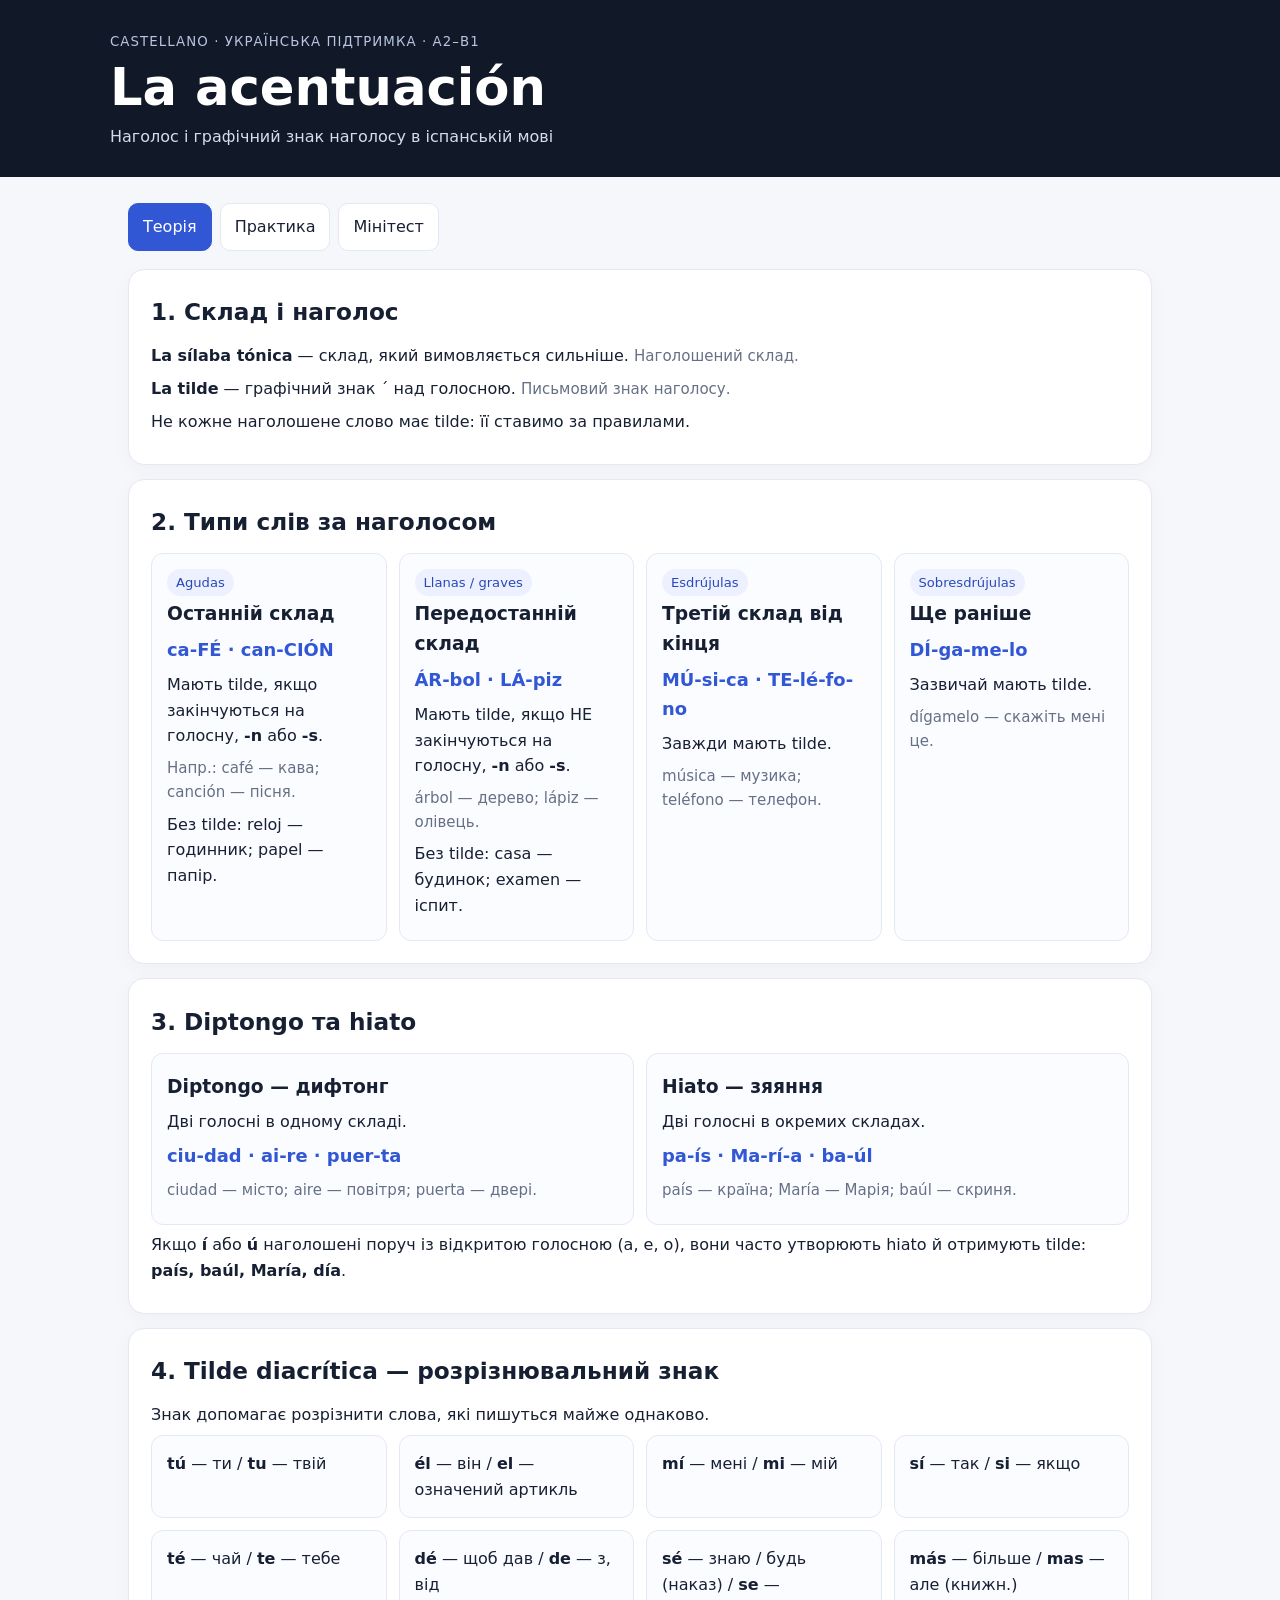
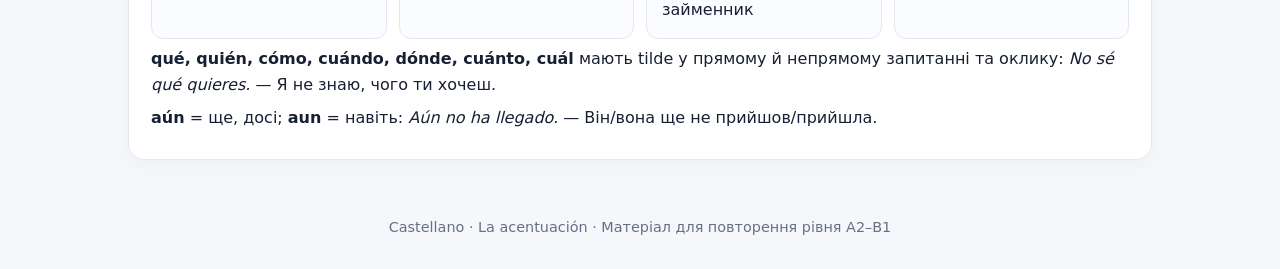
==== index.html @ 398201b5 "Add files via upload" ====
<!doctype html>
<html lang="uk">
<head>
<meta charset="utf-8"><meta name="viewport" content="width=device-width,initial-scale=1">
<title>La acentuación — Castellano</title>
<style>
:root{--bg:#f5f7fb;--ink:#172033;--muted:#667085;--blue:#3157d5;--line:#e4e8f0;--green:#16845b;--red:#c43d4d}
*{box-sizing:border-box}body{margin:0;background:var(--bg);color:var(--ink);font:16px/1.6 system-ui,-apple-system,Segoe UI,sans-serif}
header{background:#111827;color:white;padding:28px max(22px,calc((100% - 1060px)/2))}
header small{color:#b8c5e2;letter-spacing:.08em;text-transform:uppercase}h1{font-size:clamp(2rem,5vw,3.2rem);line-height:1.1;margin:.35rem 0}
header p{margin:.5rem 0 0;color:#d5dced}.wrap{max-width:1060px;margin:26px auto;padding:0 18px}
nav{display:flex;gap:8px;flex-wrap:wrap;margin-bottom:18px}.tab,button,select{border:1px solid var(--line);border-radius:10px;padding:10px 14px;background:white;color:var(--ink);font:inherit;cursor:pointer}
.tab.active,button.primary{background:var(--blue);border-color:var(--blue);color:white}
.card{background:white;border:1px solid var(--line);border-radius:16px;padding:22px;margin:14px 0;box-shadow:0 5px 20px #18284808}
h2{margin:.1rem 0 .8rem;font-size:1.45rem}h3{margin:.2rem 0 .45rem}p{margin:.45rem 0}.muted,.translation{color:var(--muted)}.translation{font-size:.94rem}
.grid{display:grid;grid-template-columns:repeat(auto-fit,minmax(210px,1fr));gap:12px}
.rule{border:1px solid var(--line);border-radius:12px;padding:15px;background:#fbfcff}
.example{font-size:1.12rem;font-weight:700;color:var(--blue)}
.pill{display:inline-block;background:#edf1ff;color:#2949b8;border-radius:99px;padding:3px 9px;font-size:.82rem}
.task{padding:14px 0;border-top:1px solid var(--line)}.task:first-of-type{border-top:0}
input[type=text]{padding:10px 12px;border:1px solid #cbd2df;border-radius:9px;font:inherit;max-width:100%}
select{padding:8px}.feedback{font-weight:650;margin-top:6px}.good{color:var(--green)}.bad{color:var(--red)}
.actions{display:flex;gap:10px;align-items:center;flex-wrap:wrap;margin-top:12px}
.progress{height:8px;background:#e8ecf4;border-radius:9px;overflow:hidden}.progress span{display:block;height:100%;width:0;background:var(--blue);transition:width .2s}
footer{text-align:center;color:var(--muted);padding:30px 15px;font-size:.9rem}
[hidden]{display:none!important}
</style>
</head>
<body>
<header><small>Castellano · Українська підтримка · A2–B1</small><h1>La acentuación</h1><p>Наголос і графічний знак наголосу в іспанській мові</p></header>
<main class="wrap">
<nav aria-label="Розділи">
<button class="tab active" data-tab="theory">Теорія</button><button class="tab" data-tab="practice">Практика</button><button class="tab" data-tab="test">Мінітест</button>
</nav>
<section id="theory" class="panel">
<div class="card"><h2>1. Склад і наголос</h2><p><b>La sílaba tónica</b> — склад, який вимовляється сильніше. <span class="translation">Наголошений склад.</span></p><p><b>La tilde</b> — графічний знак ´ над голосною. <span class="translation">Письмовий знак наголосу.</span></p><p>Не кожне наголошене слово має tilde: її ставимо за правилами.</p></div>
<div class="card"><h2>2. Типи слів за наголосом</h2><div class="grid">
<div class="rule"><span class="pill">Agudas</span><h3>Останній склад</h3><p class="example">ca-FÉ · can-CIÓN</p><p>Мають tilde, якщо закінчуються на голосну, <b>-n</b> або <b>-s</b>.</p><p class="translation">Напр.: café — кава; canción — пісня.</p><p>Без tilde: reloj — годинник; papel — папір.</p></div>
<div class="rule"><span class="pill">Llanas / graves</span><h3>Передостанній склад</h3><p class="example">ÁR-bol · LÁ-piz</p><p>Мають tilde, якщо НЕ закінчуються на голосну, <b>-n</b> або <b>-s</b>.</p><p class="translation">árbol — дерево; lápiz — олівець.</p><p>Без tilde: casa — будинок; examen — іспит.</p></div>
<div class="rule"><span class="pill">Esdrújulas</span><h3>Третій склад від кінця</h3><p class="example">MÚ-si-ca · TE-lé-fo-no</p><p>Завжди мають tilde.</p><p class="translation">música — музика; teléfono — телефон.</p></div>
<div class="rule"><span class="pill">Sobresdrújulas</span><h3>Ще раніше</h3><p class="example">DÍ-ga-me-lo</p><p>Зазвичай мають tilde.</p><p class="translation">dígamelo — скажіть мені це.</p></div>
</div></div>
<div class="card"><h2>3. Diptongo та hiato</h2><div class="grid">
<div class="rule"><h3>Diptongo — дифтонг</h3><p>Дві голосні в одному складі.</p><p class="example">ciu-dad · ai-re · puer-ta</p><p class="translation">ciudad — місто; aire — повітря; puerta — двері.</p></div>
<div class="rule"><h3>Hiato — зяяння</h3><p>Дві голосні в окремих складах.</p><p class="example">pa-ís · Ma-rí-a · ba-úl</p><p class="translation">país — країна; María — Марія; baúl — скриня.</p></div>
</div><p>Якщо <b>í</b> або <b>ú</b> наголошені поруч із відкритою голосною (a, e, o), вони часто утворюють hiato й отримують tilde: <b>país, baúl, María, día</b>.</p></div>
<div class="card"><h2>4. Tilde diacrítica — розрізнювальний знак</h2><p>Знак допомагає розрізнити слова, які пишуться майже однаково.</p><div class="grid">
<div class="rule"><b>tú</b> — ти / <b>tu</b> — твій</div><div class="rule"><b>él</b> — він / <b>el</b> — означений артикль</div>
<div class="rule"><b>mí</b> — мені / <b>mi</b> — мій</div><div class="rule"><b>sí</b> — так / <b>si</b> — якщо</div>
<div class="rule"><b>té</b> — чай / <b>te</b> — тебе</div><div class="rule"><b>dé</b> — щоб дав / <b>de</b> — з, від</div>
<div class="rule"><b>sé</b> — знаю / будь (наказ) / <b>se</b> — займенник</div><div class="rule"><b>más</b> — більше / <b>mas</b> — але (книжн.)</div>
</div><p><b>qué, quién, cómo, cuándo, dónde, cuánto, cuál</b> мають tilde у прямому й непрямому запитанні та оклику: <i>No sé qué quieres.</i> — Я не знаю, чого ти хочеш.</p><p><b>aún</b> = ще, досі; <b>aun</b> = навіть: <i>Aún no ha llegado.</i> — Він/вона ще не прийшов/прийшла.</p></div>
</section>
<section id="practice" class="panel" hidden>
<div class="card"><h2>Практика: визнач тип слова</h2><p class="muted">Оберіть тип наголосу для кожного слова.</p><div id="classify"></div><div class="actions"><button class="primary" id="checkClass">Перевірити</button><span id="classScore" aria-live="polite"></span></div></div>
<div class="card"><h2>Поставте tilde, де потрібно</h2><p class="muted">Введіть слово з правильним написанням. Регістр не має значення.</p><div id="accents"></div><div class="actions"><button class="primary" id="checkAccent">Перевірити</button><span id="accentScore" aria-live="polite"></span></div></div>
</section>
<section id="test" class="panel" hidden>
<div class="card"><h2>Мінітест A2–B1</h2><p class="muted">8 запитань. За кожну правильну відповідь — 1 бал.</p><div class="progress"><span id="bar"></span></div><div id="quiz"></div><div class="actions"><button class="primary" id="finish">Перевірити тест</button><button id="again">Спробувати ще раз</button><span id="result" aria-live="polite"></span></div></div>
</section>
</main><footer>Castellano · La acentuación · Матеріал для повторення рівня A2–B1</footer>
<script>
const $=s=>document.querySelector(s);
document.querySelectorAll('.tab').forEach(b=>b.addEventListener('click',()=>{document.querySelectorAll('.tab').forEach(x=>x.classList.toggle('active',x===b));document.querySelectorAll('.panel').forEach(x=>x.hidden=x.id!==b.dataset.tab)}));
const kinds=[['café','aguda'],['árbol','llana'],['música','esdrújula'],['reloj','aguda'],['lápiz','llana'],['teléfono','esdrújula']];
$('#classify').innerHTML=kinds.map((x,i)=>`<div class="task"><b>${i+1}. ${x[0]}</b> <select data-kind="${i}"><option value="">Оберіть…</option><option value="aguda">Aguda — останній</option><option value="llana">Llana — передостанній</option><option value="esdrújula">Esdrújula — третій від кінця</option></select><div class="feedback" id="kf${i}"></div></div>`).join('');
$('#checkClass').onclick=()=>{let n=0;kinds.forEach((x,i)=>{let ok=document.querySelector(`[data-kind="${i}"]`).value===x[1];n+=ok?1:0;$('#kf'+i).textContent=ok?'Правильно ✓':'Правильна відповідь: '+x[1];$('#kf'+i).className='feedback '+(ok?'good':'bad')});$('#classScore').textContent=`${n}/${kinds.length} правильних`};
const words=[['cafe','café'],['arbol','árbol'],['cancion','canción'],['examen','examen'],['pais','país'],['telefono','teléfono']];
$('#accents').innerHTML=words.map((x,i)=>`<div class="task"><label>${i+1}. <input type="text" data-word="${i}" placeholder="${x[0]}" autocomplete="off"></label><div class="feedback" id="wf${i}"></div></div>`).join('');
const norm=s=>s.trim().toLocaleLowerCase('es').normalize('NFC');
$('#checkAccent').onclick=()=>{let n=0;words.forEach((x,i)=>{let ok=norm(document.querySelector(`[data-word="${i}"]`).value)===x[1];n+=ok?1:0;$('#wf'+i).textContent=ok?'Правильно ✓':'Правильно: '+x[1];$('#wf'+i).className='feedback '+(ok?'good':'bad')});$('#accentScore').textContent=`${n}/${words.length} правильних`};
const qs=[
['Яке слово є aguda?',['árbol','café','música'],'café','Наголос на останньому складі; café закінчується на голосну.'],
['Яке слово завжди має tilde?',['casa','reloj','teléfono'],'teléfono','Esdrújulas завжди мають графічний наголос.'],
['Правильне написання: країна',['pais','país','páis'],'país','Наголошена í утворює hiato.'],
['Виберіть “ти”',['tu','tú'],'tú','Tú — займенник; tu — присвійний прикметник.'],
['Виберіть “ще, досі”',['aun','aún'],'aún','Aún означає todavía — ще, досі.'],
['Яке слово llana без tilde?',['lápiz','casa','árbol'],'casa','Llanas закінчуються на голосну, -n або -s — без tilde.'],
['У реченні “No sé ___ quieres”',['que','qué'],'qué','Непряме запитання також потребує tilde.'],
['Яке слово має hiato?',['puerta','aire','María'],'María','María ділиться на склади Ma-rí-a.']
];
function renderQuiz(){ $('#quiz').innerHTML=qs.map((q,i)=>`<div class="task"><b>${i+1}. ${q[0]}</b><div>${q[1].map(a=>`<label style="display:inline-block;margin:8px 14px 0 0"><input type="radio" name="q${i}" value="${a}"> ${a}</label>`).join('')}</div><div class="feedback" id="qf${i}"></div></div>`).join('');$('#bar').style.width='0%';$('#result').textContent='';}
renderQuiz();
$('#finish').onclick=()=>{let score=0,answered=0;qs.forEach((q,i)=>{let chosen=document.querySelector(`input[name="q${i}"]:checked`);if(chosen)answered++;let ok=chosen&&chosen.value===q[2];if(ok)score++;$('#qf'+i).textContent=(ok?'Правильно. ':'Не зовсім. Правильна відповідь: '+q[2]+'. ')+q[3];$('#qf'+i).className='feedback '+(ok?'good':'bad')});$('#bar').style.width=(score/8*100)+'%';$('#result').textContent=`Результат: ${score}/8 (${Math.round(score/8*100)}%). Відповіли на ${answered}/8.`;localStorage.setItem('acentuacion-best',Math.max(score,Number(localStorage.getItem('acentuacion-best')||0)))};
$('#again').onclick=renderQuiz;
</script></body></html>
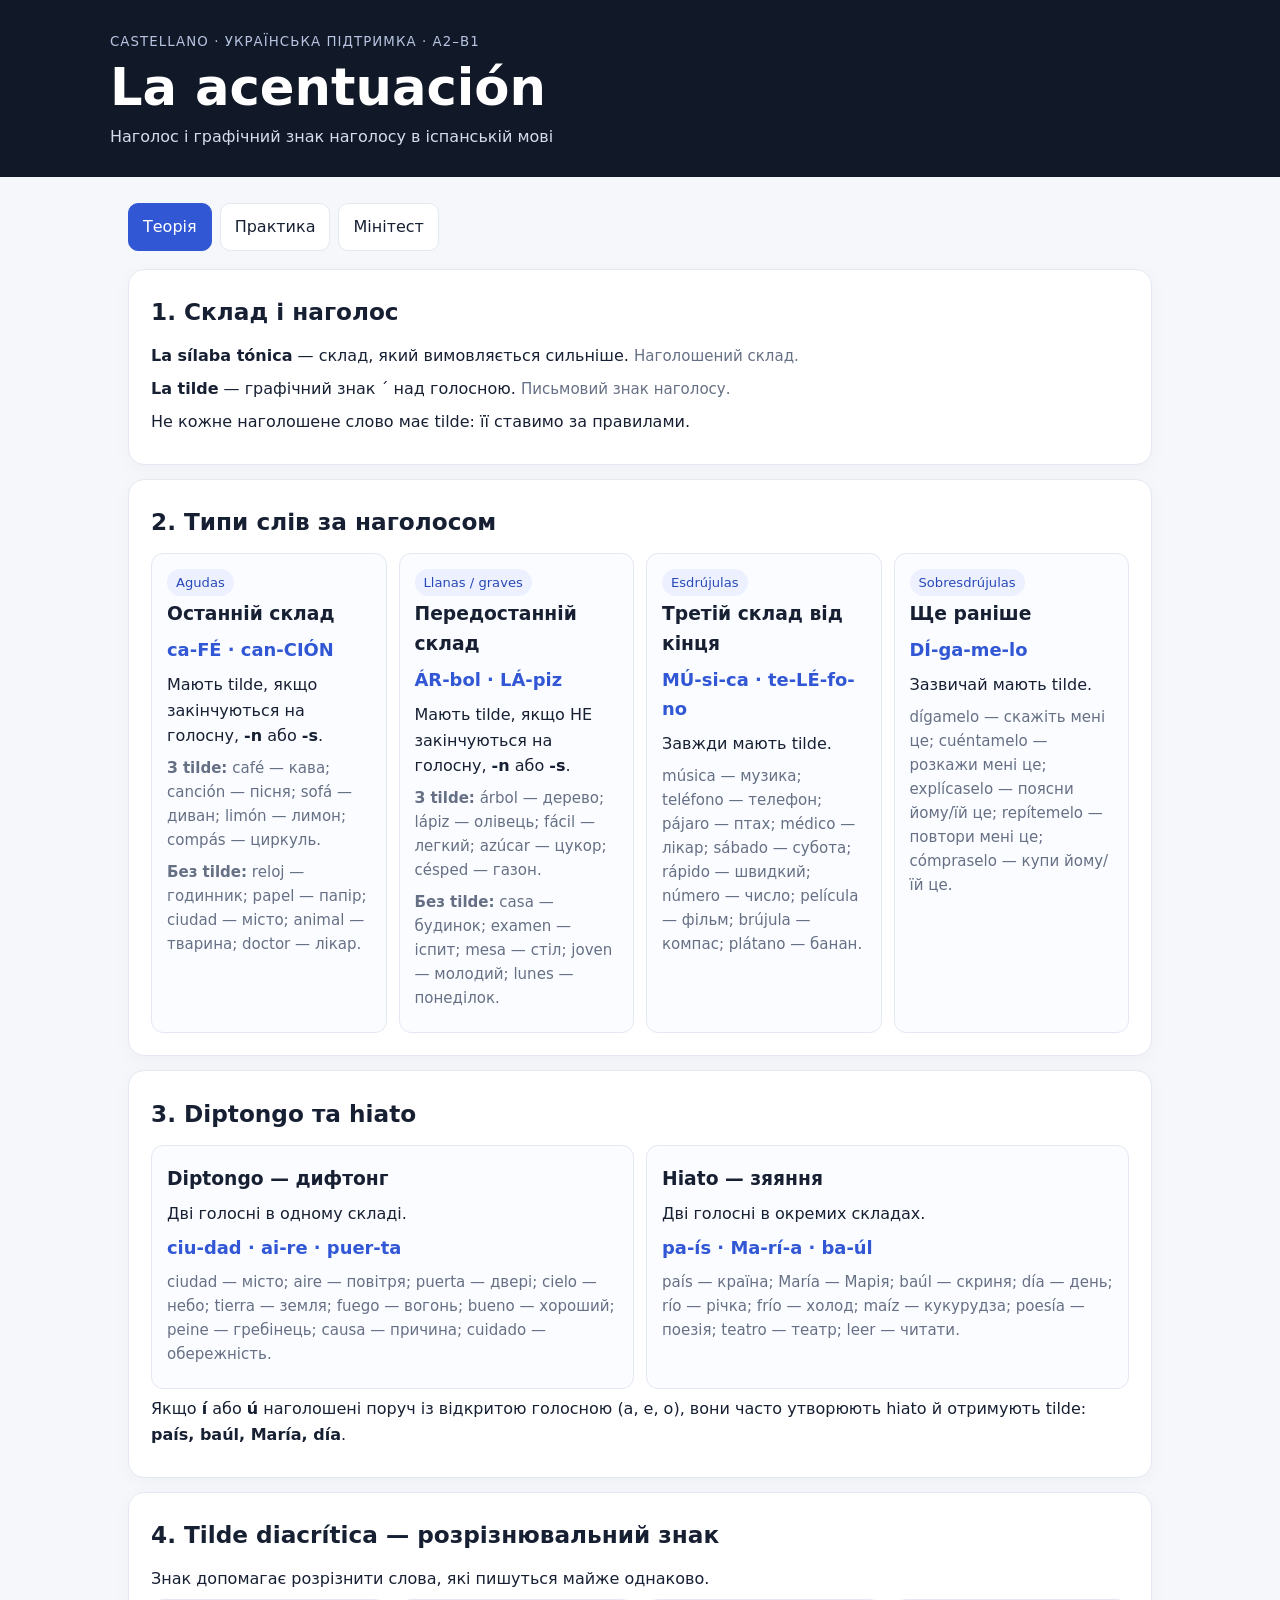
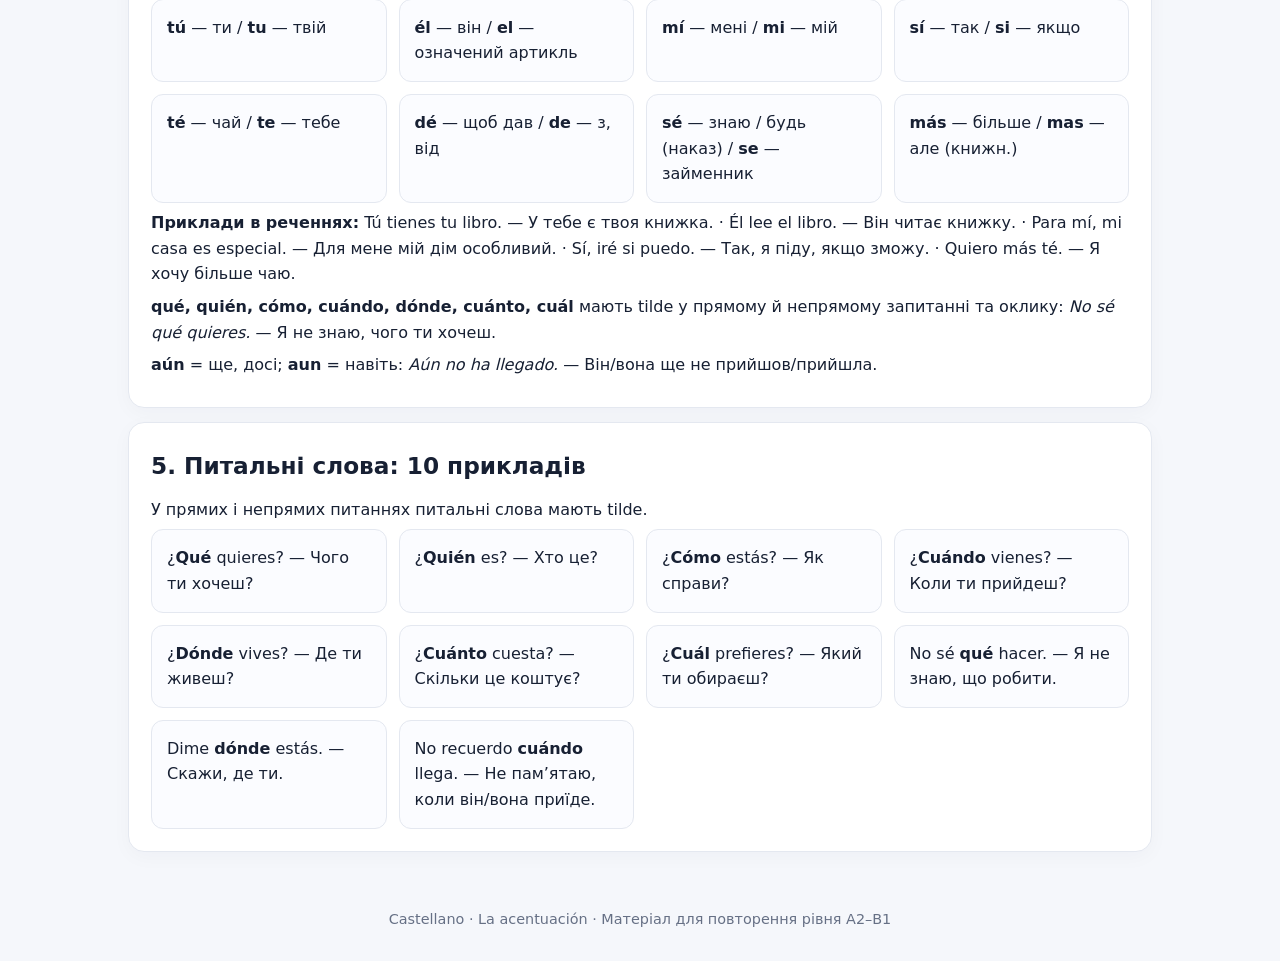
==== commit 3f71a417: "Add files via upload" ====
--- a/index.html
+++ b/index.html
@@ -35,37 +35,38 @@
 <section id="theory" class="panel">
 <div class="card"><h2>1. Склад і наголос</h2><p><b>La sílaba tónica</b> — склад, який вимовляється сильніше. <span class="translation">Наголошений склад.</span></p><p><b>La tilde</b> — графічний знак ´ над голосною. <span class="translation">Письмовий знак наголосу.</span></p><p>Не кожне наголошене слово має tilde: її ставимо за правилами.</p></div>
 <div class="card"><h2>2. Типи слів за наголосом</h2><div class="grid">
-<div class="rule"><span class="pill">Agudas</span><h3>Останній склад</h3><p class="example">ca-FÉ · can-CIÓN</p><p>Мають tilde, якщо закінчуються на голосну, <b>-n</b> або <b>-s</b>.</p><p class="translation">Напр.: café — кава; canción — пісня.</p><p>Без tilde: reloj — годинник; papel — папір.</p></div>
-<div class="rule"><span class="pill">Llanas / graves</span><h3>Передостанній склад</h3><p class="example">ÁR-bol · LÁ-piz</p><p>Мають tilde, якщо НЕ закінчуються на голосну, <b>-n</b> або <b>-s</b>.</p><p class="translation">árbol — дерево; lápiz — олівець.</p><p>Без tilde: casa — будинок; examen — іспит.</p></div>
-<div class="rule"><span class="pill">Esdrújulas</span><h3>Третій склад від кінця</h3><p class="example">MÚ-si-ca · TE-lé-fo-no</p><p>Завжди мають tilde.</p><p class="translation">música — музика; teléfono — телефон.</p></div>
-<div class="rule"><span class="pill">Sobresdrújulas</span><h3>Ще раніше</h3><p class="example">DÍ-ga-me-lo</p><p>Зазвичай мають tilde.</p><p class="translation">dígamelo — скажіть мені це.</p></div>
+<div class="rule"><span class="pill">Agudas</span><h3>Останній склад</h3><p class="example">ca-FÉ · can-CIÓN</p><p>Мають tilde, якщо закінчуються на голосну, <b>-n</b> або <b>-s</b>.</p><p class="translation"><b>З tilde:</b> café — кава; canción — пісня; sofá — диван; limón — лимон; compás — циркуль.</p><p class="translation"><b>Без tilde:</b> reloj — годинник; papel — папір; ciudad — місто; animal — тварина; doctor — лікар.</p></div>
+<div class="rule"><span class="pill">Llanas / graves</span><h3>Передостанній склад</h3><p class="example">ÁR-bol · LÁ-piz</p><p>Мають tilde, якщо НЕ закінчуються на голосну, <b>-n</b> або <b>-s</b>.</p><p class="translation"><b>З tilde:</b> árbol — дерево; lápiz — олівець; fácil — легкий; azúcar — цукор; césped — газон.</p><p class="translation"><b>Без tilde:</b> casa — будинок; examen — іспит; mesa — стіл; joven — молодий; lunes — понеділок.</p></div>
+<div class="rule"><span class="pill">Esdrújulas</span><h3>Третій склад від кінця</h3><p class="example">MÚ-si-ca · te-LÉ-fo-no</p><p>Завжди мають tilde.</p><p class="translation">música — музика; teléfono — телефон; pájaro — птах; médico — лікар; sábado — субота; rápido — швидкий; número — число; película — фільм; brújula — компас; plátano — банан.</p></div>
+<div class="rule"><span class="pill">Sobresdrújulas</span><h3>Ще раніше</h3><p class="example">DÍ-ga-me-lo</p><p>Зазвичай мають tilde.</p><p class="translation">dígamelo — скажіть мені це; cuéntamelo — розкажи мені це; explícaselo — поясни йому/їй це; repítemelo — повтори мені це; cómpraselo — купи йому/їй це.</p></div>
 </div></div>
 <div class="card"><h2>3. Diptongo та hiato</h2><div class="grid">
-<div class="rule"><h3>Diptongo — дифтонг</h3><p>Дві голосні в одному складі.</p><p class="example">ciu-dad · ai-re · puer-ta</p><p class="translation">ciudad — місто; aire — повітря; puerta — двері.</p></div>
-<div class="rule"><h3>Hiato — зяяння</h3><p>Дві голосні в окремих складах.</p><p class="example">pa-ís · Ma-rí-a · ba-úl</p><p class="translation">país — країна; María — Марія; baúl — скриня.</p></div>
+<div class="rule"><h3>Diptongo — дифтонг</h3><p>Дві голосні в одному складі.</p><p class="example">ciu-dad · ai-re · puer-ta</p><p class="translation">ciudad — місто; aire — повітря; puerta — двері; cielo — небо; tierra — земля; fuego — вогонь; bueno — хороший; peine — гребінець; causa — причина; cuidado — обережність.</p></div>
+<div class="rule"><h3>Hiato — зяяння</h3><p>Дві голосні в окремих складах.</p><p class="example">pa-ís · Ma-rí-a · ba-úl</p><p class="translation">país — країна; María — Марія; baúl — скриня; día — день; río — річка; frío — холод; maíz — кукурудза; poesía — поезія; teatro — театр; leer — читати.</p></div>
 </div><p>Якщо <b>í</b> або <b>ú</b> наголошені поруч із відкритою голосною (a, e, o), вони часто утворюють hiato й отримують tilde: <b>país, baúl, María, día</b>.</p></div>
 <div class="card"><h2>4. Tilde diacrítica — розрізнювальний знак</h2><p>Знак допомагає розрізнити слова, які пишуться майже однаково.</p><div class="grid">
 <div class="rule"><b>tú</b> — ти / <b>tu</b> — твій</div><div class="rule"><b>él</b> — він / <b>el</b> — означений артикль</div>
 <div class="rule"><b>mí</b> — мені / <b>mi</b> — мій</div><div class="rule"><b>sí</b> — так / <b>si</b> — якщо</div>
 <div class="rule"><b>té</b> — чай / <b>te</b> — тебе</div><div class="rule"><b>dé</b> — щоб дав / <b>de</b> — з, від</div>
 <div class="rule"><b>sé</b> — знаю / будь (наказ) / <b>se</b> — займенник</div><div class="rule"><b>más</b> — більше / <b>mas</b> — але (книжн.)</div>
-</div><p><b>qué, quién, cómo, cuándo, dónde, cuánto, cuál</b> мають tilde у прямому й непрямому запитанні та оклику: <i>No sé qué quieres.</i> — Я не знаю, чого ти хочеш.</p><p><b>aún</b> = ще, досі; <b>aun</b> = навіть: <i>Aún no ha llegado.</i> — Він/вона ще не прийшов/прийшла.</p></div>
+</div><p><b>Приклади в реченнях:</b> Tú tienes tu libro. — У тебе є твоя книжка. · Él lee el libro. — Він читає книжку. · Para mí, mi casa es especial. — Для мене мій дім особливий. · Sí, iré si puedo. — Так, я піду, якщо зможу. · Quiero más té. — Я хочу більше чаю.</p><p><b>qué, quién, cómo, cuándo, dónde, cuánto, cuál</b> мають tilde у прямому й непрямому запитанні та оклику: <i>No sé qué quieres.</i> — Я не знаю, чого ти хочеш.</p><p><b>aún</b> = ще, досі; <b>aun</b> = навіть: <i>Aún no ha llegado.</i> — Він/вона ще не прийшов/прийшла.</p></div>
+<div class="card"><h2>5. Питальні слова: 10 прикладів</h2><p>У прямих і непрямих питаннях питальні слова мають tilde.</p><div class="grid"><div class="rule">¿<b>Qué</b> quieres? — Чого ти хочеш?</div><div class="rule">¿<b>Quién</b> es? — Хто це?</div><div class="rule">¿<b>Cómo</b> estás? — Як справи?</div><div class="rule">¿<b>Cuándo</b> vienes? — Коли ти прийдеш?</div><div class="rule">¿<b>Dónde</b> vives? — Де ти живеш?</div><div class="rule">¿<b>Cuánto</b> cuesta? — Скільки це коштує?</div><div class="rule">¿<b>Cuál</b> prefieres? — Який ти обираєш?</div><div class="rule">No sé <b>qué</b> hacer. — Я не знаю, що робити.</div><div class="rule">Dime <b>dónde</b> estás. — Скажи, де ти.</div><div class="rule">No recuerdo <b>cuándo</b> llega. — Не пам’ятаю, коли він/вона приїде.</div></div></div>
 </section>
 <section id="practice" class="panel" hidden>
 <div class="card"><h2>Практика: визнач тип слова</h2><p class="muted">Оберіть тип наголосу для кожного слова.</p><div id="classify"></div><div class="actions"><button class="primary" id="checkClass">Перевірити</button><span id="classScore" aria-live="polite"></span></div></div>
 <div class="card"><h2>Поставте tilde, де потрібно</h2><p class="muted">Введіть слово з правильним написанням. Регістр не має значення.</p><div id="accents"></div><div class="actions"><button class="primary" id="checkAccent">Перевірити</button><span id="accentScore" aria-live="polite"></span></div></div>
 </section>
 <section id="test" class="panel" hidden>
-<div class="card"><h2>Мінітест A2–B1</h2><p class="muted">8 запитань. За кожну правильну відповідь — 1 бал.</p><div class="progress"><span id="bar"></span></div><div id="quiz"></div><div class="actions"><button class="primary" id="finish">Перевірити тест</button><button id="again">Спробувати ще раз</button><span id="result" aria-live="polite"></span></div></div>
+<div class="card"><h2>Мінітест A2–B1</h2><p class="muted">10 запитань. За кожну правильну відповідь — 1 бал.</p><div class="progress"><span id="bar"></span></div><div id="quiz"></div><div class="actions"><button class="primary" id="finish">Перевірити тест</button><button id="again">Спробувати ще раз</button><span id="result" aria-live="polite"></span></div></div>
 </section>
 </main><footer>Castellano · La acentuación · Матеріал для повторення рівня A2–B1</footer>
 <script>
 const $=s=>document.querySelector(s);
 document.querySelectorAll('.tab').forEach(b=>b.addEventListener('click',()=>{document.querySelectorAll('.tab').forEach(x=>x.classList.toggle('active',x===b));document.querySelectorAll('.panel').forEach(x=>x.hidden=x.id!==b.dataset.tab)}));
-const kinds=[['café','aguda'],['árbol','llana'],['música','esdrújula'],['reloj','aguda'],['lápiz','llana'],['teléfono','esdrújula']];
+const kinds=[['café','aguda'],['árbol','llana'],['música','esdrújula'],['reloj','aguda'],['lápiz','llana'],['teléfono','esdrújula'],['sofá','aguda'],['papel','aguda'],['fácil','llana'],['casa','llana'],['pájaro','esdrújula'],['sábado','esdrújula'],['limón','aguda'],['examen','llana'],['número','esdrújula']];
 $('#classify').innerHTML=kinds.map((x,i)=>`<div class="task"><b>${i+1}. ${x[0]}</b> <select data-kind="${i}"><option value="">Оберіть…</option><option value="aguda">Aguda — останній</option><option value="llana">Llana — передостанній</option><option value="esdrújula">Esdrújula — третій від кінця</option></select><div class="feedback" id="kf${i}"></div></div>`).join('');
 $('#checkClass').onclick=()=>{let n=0;kinds.forEach((x,i)=>{let ok=document.querySelector(`[data-kind="${i}"]`).value===x[1];n+=ok?1:0;$('#kf'+i).textContent=ok?'Правильно ✓':'Правильна відповідь: '+x[1];$('#kf'+i).className='feedback '+(ok?'good':'bad')});$('#classScore').textContent=`${n}/${kinds.length} правильних`};
-const words=[['cafe','café'],['arbol','árbol'],['cancion','canción'],['examen','examen'],['pais','país'],['telefono','teléfono']];
+const words=[['cafe','café'],['arbol','árbol'],['cancion','canción'],['examen','examen'],['pais','país'],['telefono','teléfono'],['sofa','sofá'],['reloj','reloj'],['facil','fácil'],['sabado','sábado'],['limon','limón'],['casa','casa'],['rio','río'],['musica','música'],['papel','papel']];
 $('#accents').innerHTML=words.map((x,i)=>`<div class="task"><label>${i+1}. <input type="text" data-word="${i}" placeholder="${x[0]}" autocomplete="off"></label><div class="feedback" id="wf${i}"></div></div>`).join('');
 const norm=s=>s.trim().toLocaleLowerCase('es').normalize('NFC');
 $('#checkAccent').onclick=()=>{let n=0;words.forEach((x,i)=>{let ok=norm(document.querySelector(`[data-word="${i}"]`).value)===x[1];n+=ok?1:0;$('#wf'+i).textContent=ok?'Правильно ✓':'Правильно: '+x[1];$('#wf'+i).className='feedback '+(ok?'good':'bad')});$('#accentScore').textContent=`${n}/${words.length} правильних`};
@@ -77,10 +78,12 @@
 ['Виберіть “ще, досі”',['aun','aún'],'aún','Aún означає todavía — ще, досі.'],
 ['Яке слово llana без tilde?',['lápiz','casa','árbol'],'casa','Llanas закінчуються на голосну, -n або -s — без tilde.'],
 ['У реченні “No sé ___ quieres”',['que','qué'],'qué','Непряме запитання також потребує tilde.'],
-['Яке слово має hiato?',['puerta','aire','María'],'María','María ділиться на склади Ma-rí-a.']
+['Яке слово має hiato?',['puerta','aire','María'],'María','María ділиться на склади Ma-rí-a.'],
+['Де правильно написане слово «субота»?',['sabado','sábado','sábádo'],'sábado','Sábado — esdrújula, тому завжди з tilde.'],
+['Як правильно: «Де ти живеш?»',['¿Donde vives?','¿Dónde vives?'],'¿Dónde vives?','У прямому запитанні dónde пишеться з tilde.']
 ];
 function renderQuiz(){ $('#quiz').innerHTML=qs.map((q,i)=>`<div class="task"><b>${i+1}. ${q[0]}</b><div>${q[1].map(a=>`<label style="display:inline-block;margin:8px 14px 0 0"><input type="radio" name="q${i}" value="${a}"> ${a}</label>`).join('')}</div><div class="feedback" id="qf${i}"></div></div>`).join('');$('#bar').style.width='0%';$('#result').textContent='';}
 renderQuiz();
-$('#finish').onclick=()=>{let score=0,answered=0;qs.forEach((q,i)=>{let chosen=document.querySelector(`input[name="q${i}"]:checked`);if(chosen)answered++;let ok=chosen&&chosen.value===q[2];if(ok)score++;$('#qf'+i).textContent=(ok?'Правильно. ':'Не зовсім. Правильна відповідь: '+q[2]+'. ')+q[3];$('#qf'+i).className='feedback '+(ok?'good':'bad')});$('#bar').style.width=(score/8*100)+'%';$('#result').textContent=`Результат: ${score}/8 (${Math.round(score/8*100)}%). Відповіли на ${answered}/8.`;localStorage.setItem('acentuacion-best',Math.max(score,Number(localStorage.getItem('acentuacion-best')||0)))};
+$('#finish').onclick=()=>{let score=0,answered=0;qs.forEach((q,i)=>{let chosen=document.querySelector(`input[name="q${i}"]:checked`);if(chosen)answered++;let ok=chosen&&chosen.value===q[2];if(ok)score++;$('#qf'+i).textContent=(ok?'Правильно. ':'Не зовсім. Правильна відповідь: '+q[2]+'. ')+q[3];$('#qf'+i).className='feedback '+(ok?'good':'bad')});$('#bar').style.width=(score/qs.length*100)+'%';$('#result').textContent=`Результат: ${score}/${qs.length} (${Math.round(score/qs.length*100)}%). Відповіли на ${answered}/${qs.length}.`;localStorage.setItem('acentuacion-best',Math.max(score,Number(localStorage.getItem('acentuacion-best')||0)))};
 $('#again').onclick=renderQuiz;
 </script></body></html>
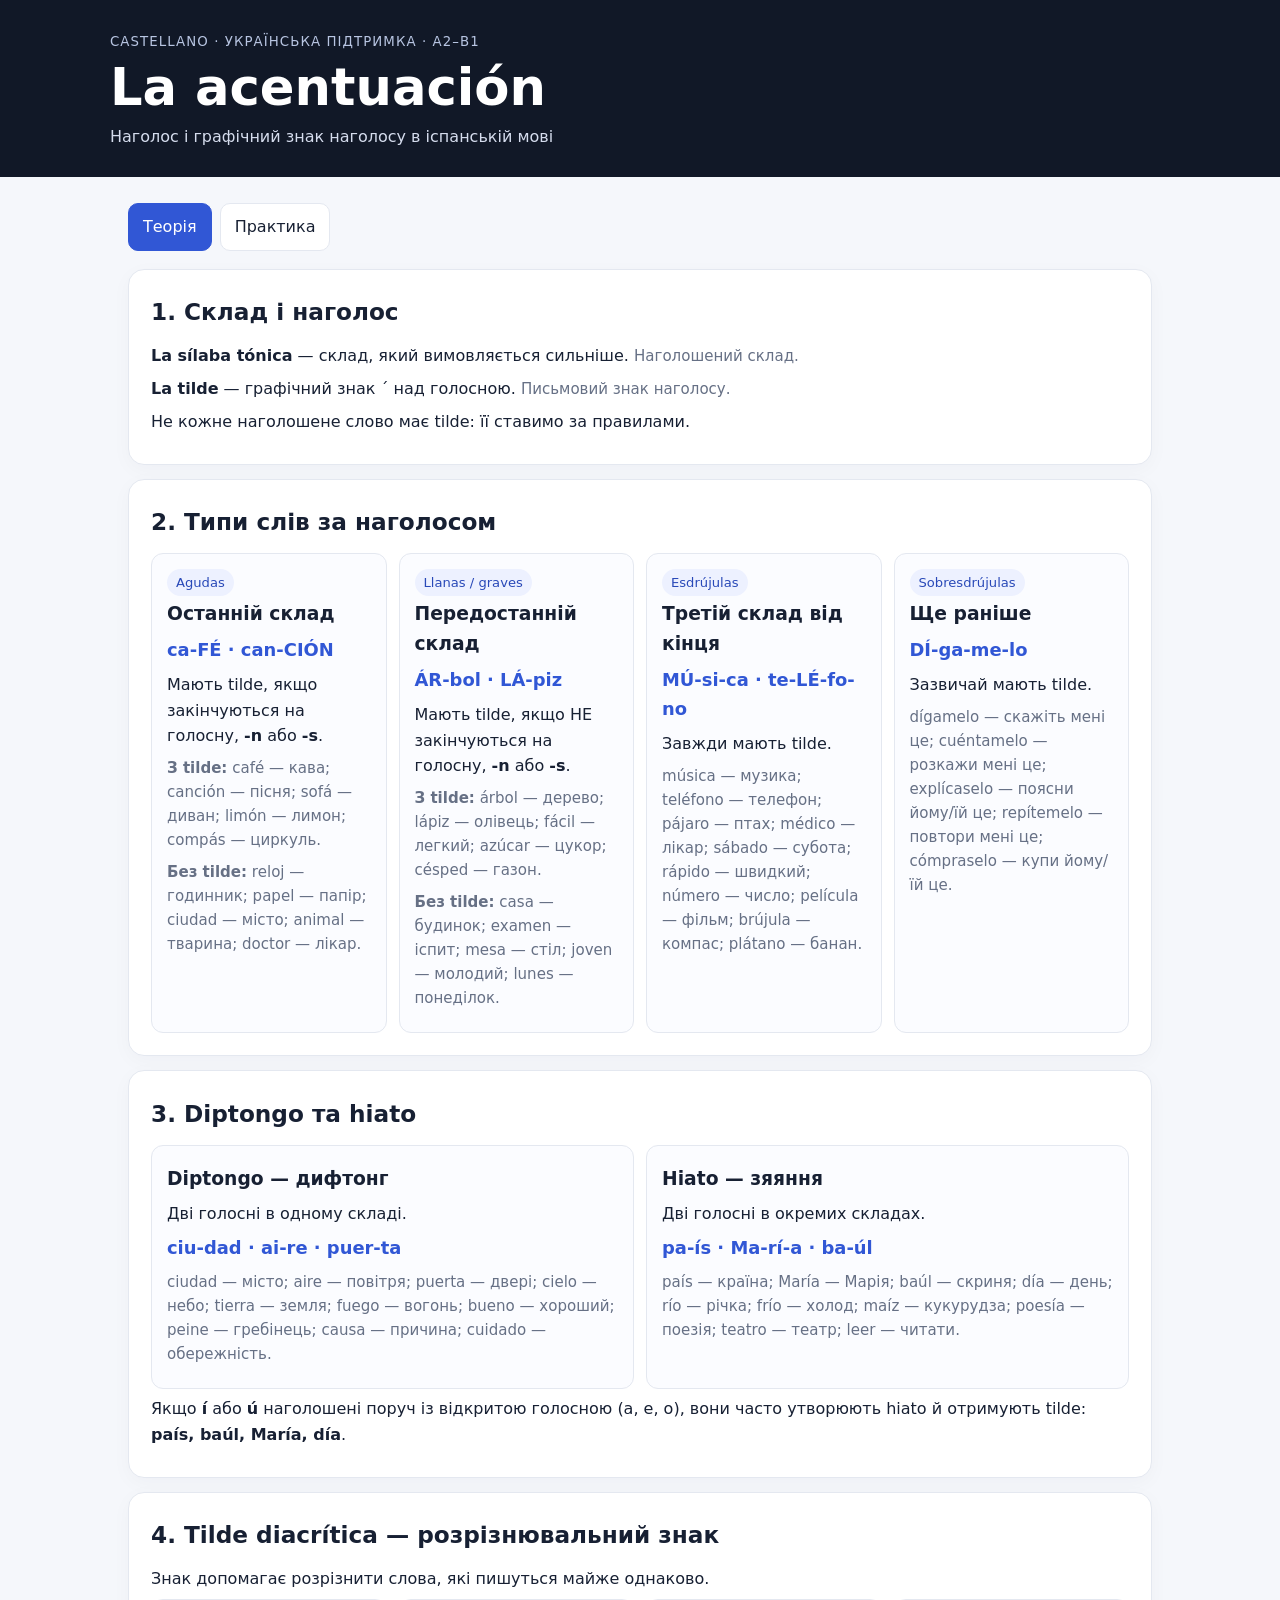
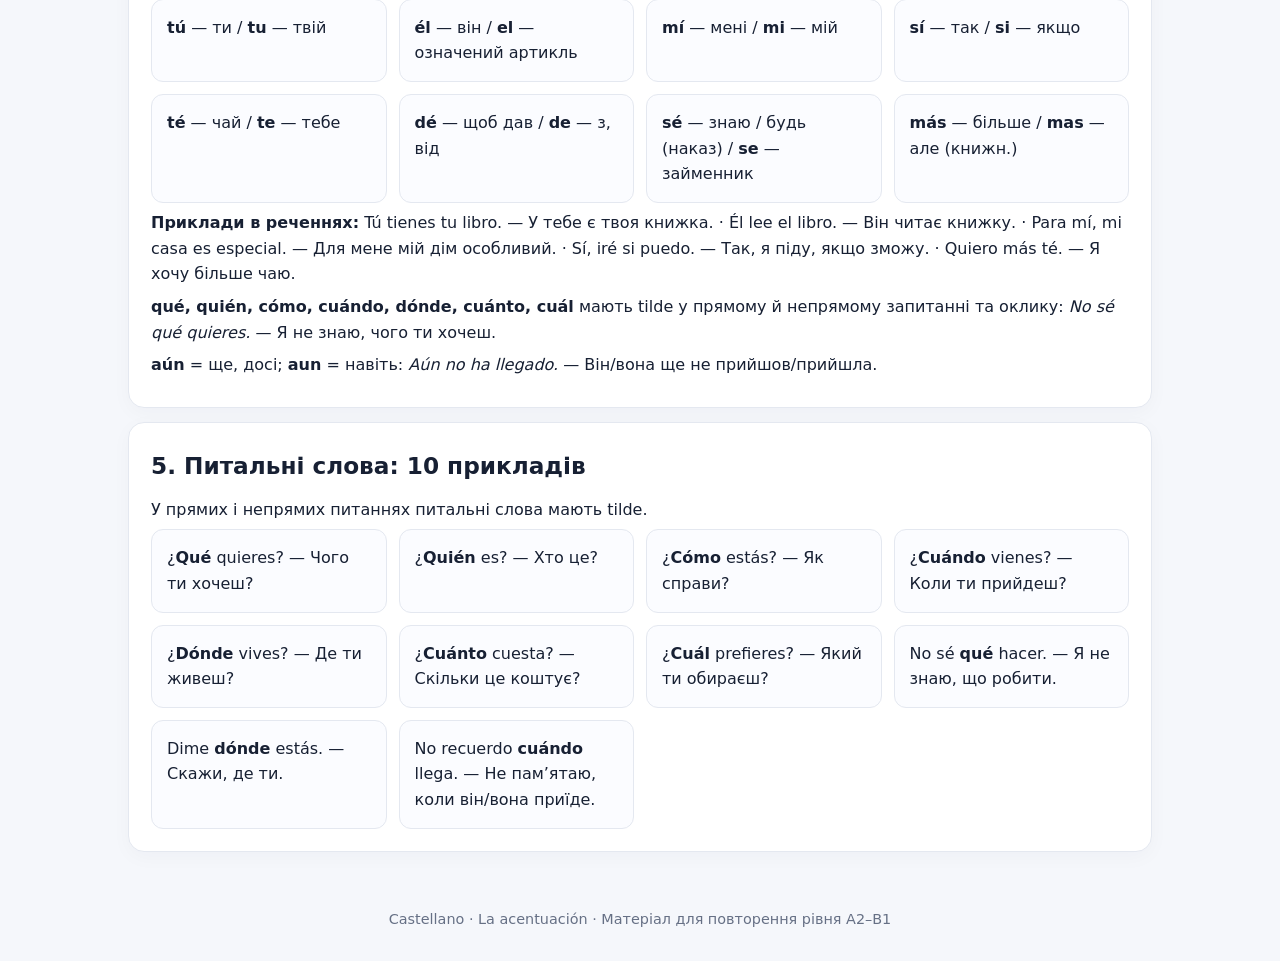
==== commit 2082c265: "Add files via upload" ====
--- a/index.html
+++ b/index.html
@@ -17,7 +17,7 @@
 .rule{border:1px solid var(--line);border-radius:12px;padding:15px;background:#fbfcff}
 .example{font-size:1.12rem;font-weight:700;color:var(--blue)}
 .pill{display:inline-block;background:#edf1ff;color:#2949b8;border-radius:99px;padding:3px 9px;font-size:.82rem}
-.task{padding:14px 0;border-top:1px solid var(--line)}.task:first-of-type{border-top:0}
+.classify-row{display:grid;grid-template-columns:minmax(100px,1fr) minmax(185px,1.8fr) minmax(135px,1fr);gap:12px;align-items:center}.classify-answer{font-weight:700;font-size:1.08rem}.classify-answer:empty{display:none}@media(max-width:620px){.classify-row{grid-template-columns:minmax(75px,1fr) minmax(155px,2fr)}.classify-answer{grid-column:2}}.task{padding:14px 0;border-top:1px solid var(--line)}.task:first-of-type{border-top:0}
 input[type=text]{padding:10px 12px;border:1px solid #cbd2df;border-radius:9px;font:inherit;max-width:100%}
 select{padding:8px}.feedback{font-weight:650;margin-top:6px}.good{color:var(--green)}.bad{color:var(--red)}
 .actions{display:flex;gap:10px;align-items:center;flex-wrap:wrap;margin-top:12px}
@@ -30,7 +30,7 @@
 <header><small>Castellano · Українська підтримка · A2–B1</small><h1>La acentuación</h1><p>Наголос і графічний знак наголосу в іспанській мові</p></header>
 <main class="wrap">
 <nav aria-label="Розділи">
-<button class="tab active" data-tab="theory">Теорія</button><button class="tab" data-tab="practice">Практика</button><button class="tab" data-tab="test">Мінітест</button>
+<button class="tab active" data-tab="theory">Теорія</button><button class="tab" data-tab="practice">Практика</button>
 </nav>
 <section id="theory" class="panel">
 <div class="card"><h2>1. Склад і наголос</h2><p><b>La sílaba tónica</b> — склад, який вимовляється сильніше. <span class="translation">Наголошений склад.</span></p><p><b>La tilde</b> — графічний знак ´ над голосною. <span class="translation">Письмовий знак наголосу.</span></p><p>Не кожне наголошене слово має tilde: її ставимо за правилами.</p></div>
@@ -53,37 +53,20 @@
 <div class="card"><h2>5. Питальні слова: 10 прикладів</h2><p>У прямих і непрямих питаннях питальні слова мають tilde.</p><div class="grid"><div class="rule">¿<b>Qué</b> quieres? — Чого ти хочеш?</div><div class="rule">¿<b>Quién</b> es? — Хто це?</div><div class="rule">¿<b>Cómo</b> estás? — Як справи?</div><div class="rule">¿<b>Cuándo</b> vienes? — Коли ти прийдеш?</div><div class="rule">¿<b>Dónde</b> vives? — Де ти живеш?</div><div class="rule">¿<b>Cuánto</b> cuesta? — Скільки це коштує?</div><div class="rule">¿<b>Cuál</b> prefieres? — Який ти обираєш?</div><div class="rule">No sé <b>qué</b> hacer. — Я не знаю, що робити.</div><div class="rule">Dime <b>dónde</b> estás. — Скажи, де ти.</div><div class="rule">No recuerdo <b>cuándo</b> llega. — Не пам’ятаю, коли він/вона приїде.</div></div></div>
 </section>
 <section id="practice" class="panel" hidden>
-<div class="card"><h2>Практика: визнач тип слова</h2><p class="muted">Оберіть тип наголосу для кожного слова.</p><div id="classify"></div><div class="actions"><button class="primary" id="checkClass">Перевірити</button><span id="classScore" aria-live="polite"></span></div></div>
-<div class="card"><h2>Поставте tilde, де потрібно</h2><p class="muted">Введіть слово з правильним написанням. Регістр не має значення.</p><div id="accents"></div><div class="actions"><button class="primary" id="checkAccent">Перевірити</button><span id="accentScore" aria-live="polite"></span></div></div>
-</section>
-<section id="test" class="panel" hidden>
-<div class="card"><h2>Мінітест A2–B1</h2><p class="muted">10 запитань. За кожну правильну відповідь — 1 бал.</p><div class="progress"><span id="bar"></span></div><div id="quiz"></div><div class="actions"><button class="primary" id="finish">Перевірити тест</button><button id="again">Спробувати ще раз</button><span id="result" aria-live="polite"></span></div></div>
+<div class="card"><h2>Практика: визнач тип слова</h2><p class="muted">50 слів без графічного знака наголосу. Визначте категорію за вимовою. Після вибору справа з’явиться правильне написання: зеленим — правильна категорія, червоним — помилка.</p><div id="classify"></div><div class="actions"><button class="primary" id="checkClass">Підрахувати результат</button><button id="resetClass">Почати заново</button><span id="classScore" aria-live="polite"></span></div></div>
 </section>
 </main><footer>Castellano · La acentuación · Матеріал для повторення рівня A2–B1</footer>
 <script>
 const $=s=>document.querySelector(s);
 document.querySelectorAll('.tab').forEach(b=>b.addEventListener('click',()=>{document.querySelectorAll('.tab').forEach(x=>x.classList.toggle('active',x===b));document.querySelectorAll('.panel').forEach(x=>x.hidden=x.id!==b.dataset.tab)}));
-const kinds=[['café','aguda'],['árbol','llana'],['música','esdrújula'],['reloj','aguda'],['lápiz','llana'],['teléfono','esdrújula'],['sofá','aguda'],['papel','aguda'],['fácil','llana'],['casa','llana'],['pájaro','esdrújula'],['sábado','esdrújula'],['limón','aguda'],['examen','llana'],['número','esdrújula']];
-$('#classify').innerHTML=kinds.map((x,i)=>`<div class="task"><b>${i+1}. ${x[0]}</b> <select data-kind="${i}"><option value="">Оберіть…</option><option value="aguda">Aguda — останній</option><option value="llana">Llana — передостанній</option><option value="esdrújula">Esdrújula — третій від кінця</option></select><div class="feedback" id="kf${i}"></div></div>`).join('');
-$('#checkClass').onclick=()=>{let n=0;kinds.forEach((x,i)=>{let ok=document.querySelector(`[data-kind="${i}"]`).value===x[1];n+=ok?1:0;$('#kf'+i).textContent=ok?'Правильно ✓':'Правильна відповідь: '+x[1];$('#kf'+i).className='feedback '+(ok?'good':'bad')});$('#classScore').textContent=`${n}/${kinds.length} правильних`};
-const words=[['cafe','café'],['arbol','árbol'],['cancion','canción'],['examen','examen'],['pais','país'],['telefono','teléfono'],['sofa','sofá'],['reloj','reloj'],['facil','fácil'],['sabado','sábado'],['limon','limón'],['casa','casa'],['rio','río'],['musica','música'],['papel','papel']];
-$('#accents').innerHTML=words.map((x,i)=>`<div class="task"><label>${i+1}. <input type="text" data-word="${i}" placeholder="${x[0]}" autocomplete="off"></label><div class="feedback" id="wf${i}"></div></div>`).join('');
-const norm=s=>s.trim().toLocaleLowerCase('es').normalize('NFC');
-$('#checkAccent').onclick=()=>{let n=0;words.forEach((x,i)=>{let ok=norm(document.querySelector(`[data-word="${i}"]`).value)===x[1];n+=ok?1:0;$('#wf'+i).textContent=ok?'Правильно ✓':'Правильно: '+x[1];$('#wf'+i).className='feedback '+(ok?'good':'bad')});$('#accentScore').textContent=`${n}/${words.length} правильних`};
-const qs=[
-['Яке слово є aguda?',['árbol','café','música'],'café','Наголос на останньому складі; café закінчується на голосну.'],
-['Яке слово завжди має tilde?',['casa','reloj','teléfono'],'teléfono','Esdrújulas завжди мають графічний наголос.'],
-['Правильне написання: країна',['pais','país','páis'],'país','Наголошена í утворює hiato.'],
-['Виберіть “ти”',['tu','tú'],'tú','Tú — займенник; tu — присвійний прикметник.'],
-['Виберіть “ще, досі”',['aun','aún'],'aún','Aún означає todavía — ще, досі.'],
-['Яке слово llana без tilde?',['lápiz','casa','árbol'],'casa','Llanas закінчуються на голосну, -n або -s — без tilde.'],
-['У реченні “No sé ___ quieres”',['que','qué'],'qué','Непряме запитання також потребує tilde.'],
-['Яке слово має hiato?',['puerta','aire','María'],'María','María ділиться на склади Ma-rí-a.'],
-['Де правильно написане слово «субота»?',['sabado','sábado','sábádo'],'sábado','Sábado — esdrújula, тому завжди з tilde.'],
-['Як правильно: «Де ти живеш?»',['¿Donde vives?','¿Dónde vives?'],'¿Dónde vives?','У прямому запитанні dónde пишеться з tilde.']
-];
-function renderQuiz(){ $('#quiz').innerHTML=qs.map((q,i)=>`<div class="task"><b>${i+1}. ${q[0]}</b><div>${q[1].map(a=>`<label style="display:inline-block;margin:8px 14px 0 0"><input type="radio" name="q${i}" value="${a}"> ${a}</label>`).join('')}</div><div class="feedback" id="qf${i}"></div></div>`).join('');$('#bar').style.width='0%';$('#result').textContent='';}
-renderQuiz();
-$('#finish').onclick=()=>{let score=0,answered=0;qs.forEach((q,i)=>{let chosen=document.querySelector(`input[name="q${i}"]:checked`);if(chosen)answered++;let ok=chosen&&chosen.value===q[2];if(ok)score++;$('#qf'+i).textContent=(ok?'Правильно. ':'Не зовсім. Правильна відповідь: '+q[2]+'. ')+q[3];$('#qf'+i).className='feedback '+(ok?'good':'bad')});$('#bar').style.width=(score/qs.length*100)+'%';$('#result').textContent=`Результат: ${score}/${qs.length} (${Math.round(score/qs.length*100)}%). Відповіли на ${answered}/${qs.length}.`;localStorage.setItem('acentuacion-best',Math.max(score,Number(localStorage.getItem('acentuacion-best')||0)))};
-$('#again').onclick=renderQuiz;
+// The source word is shown without written accent. The correct form is revealed only after a choice.
+const removeTilde=s=>s.normalize('NFD').replace(/[\u0300-\u036f]/g,'').normalize('NFC');
+const kinds=[["café", "aguda"], ["árbol", "llana"], ["música", "esdrújula"], ["reloj", "aguda"], ["lápiz", "llana"], ["teléfono", "esdrújula"], ["sofá", "aguda"], ["papel", "aguda"], ["fácil", "llana"], ["casa", "llana"], ["pájaro", "esdrújula"], ["sábado", "esdrújula"], ["limón", "aguda"], ["examen", "llana"], ["número", "esdrújula"], ["canción", "aguda"], ["ciudad", "aguda"], ["animal", "aguda"], ["compás", "aguda"], ["doctor", "aguda"], ["azúcar", "llana"], ["césped", "llana"], ["mesa", "llana"], ["joven", "llana"], ["lunes", "llana"], ["rápido", "esdrújula"], ["médico", "esdrújula"], ["película", "esdrújula"], ["brújula", "esdrújula"], ["plátano", "esdrújula"], ["corazón", "aguda"], ["inglés", "aguda"], ["hotel", "aguda"], ["verdad", "aguda"], ["mamá", "aguda"], ["difícil", "llana"], ["útil", "llana"], ["viernes", "llana"], ["zapato", "llana"], ["libro", "llana"], ["público", "esdrújula"], ["práctico", "esdrújula"], ["matemáticas", "esdrújula"], ["último", "esdrújula"], ["página", "esdrújula"], ["dígamelo", "sobresdrújula"], ["cuéntamelo", "sobresdrújula"], ["explícaselo", "sobresdrújula"], ["repítemelo", "sobresdrújula"], ["cómpraselo", "sobresdrújula"]];
+const kindLabel={aguda:'Aguda',llana:'Llana',esdrújula:'Esdrújula',sobresdrújula:'Sobresdrújula'};
+const kindOptions='<option value="">Оберіть…</option><option value="aguda">Aguda — останній</option><option value="llana">Llana — передостанній</option><option value="esdrújula">Esdrújula — третій від кінця</option><option value="sobresdrújula">Sobresdrújula — четвертий або раніше</option>';
+$('#classify').innerHTML=kinds.map((x,i)=>`<div class="task classify-row"><b>${i+1}. ${removeTilde(x[0])}</b><select aria-label="Тип наголосу для ${removeTilde(x[0])}" data-kind="${i}">${kindOptions}</select><div class="classify-answer" id="kf${i}" aria-live="polite"></div></div>`).join('');
+function updateKind(i){const x=kinds[i],value=document.querySelector(`[data-kind="${i}"]`).value,out=$('#kf'+i);if(!value){out.textContent='';out.className='classify-answer';return}const ok=value===x[1];out.textContent=(ok?'✓ ':'✗ ')+x[0]+(ok?'':' · '+kindLabel[x[1]]);out.className='classify-answer '+(ok?'good':'bad')}
+document.querySelectorAll('[data-kind]').forEach(el=>el.addEventListener('change',()=>{updateKind(Number(el.dataset.kind));$('#classScore').textContent=''}));
+$('#checkClass').onclick=()=>{let n=0;kinds.forEach((x,i)=>{updateKind(i);if(document.querySelector(`[data-kind="${i}"]`).value===x[1])n++});$('#classScore').textContent=`${n}/${kinds.length} правильних`};
+$('#resetClass').onclick=()=>{document.querySelectorAll('[data-kind]').forEach(el=>el.value='');document.querySelectorAll('.classify-answer').forEach(el=>{el.textContent='';el.className='classify-answer'});$('#classScore').textContent=''};
 </script></body></html>
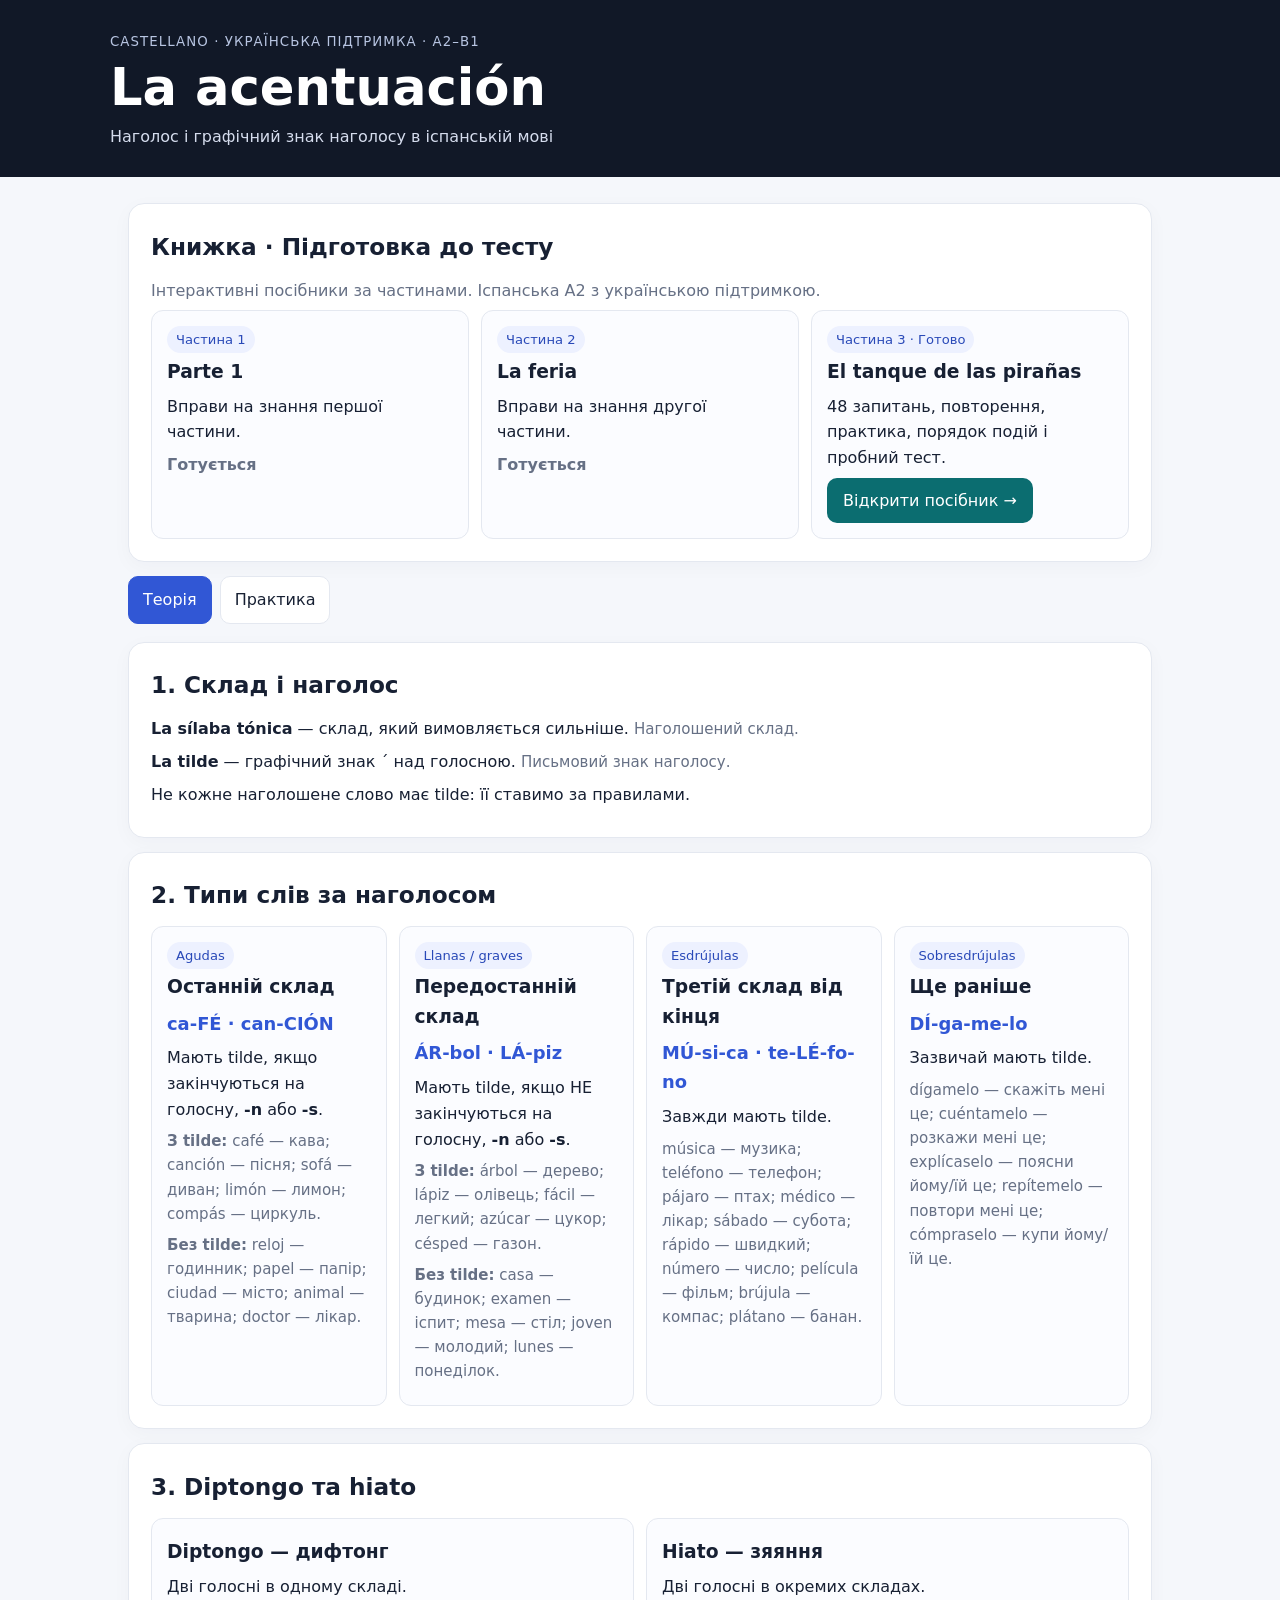
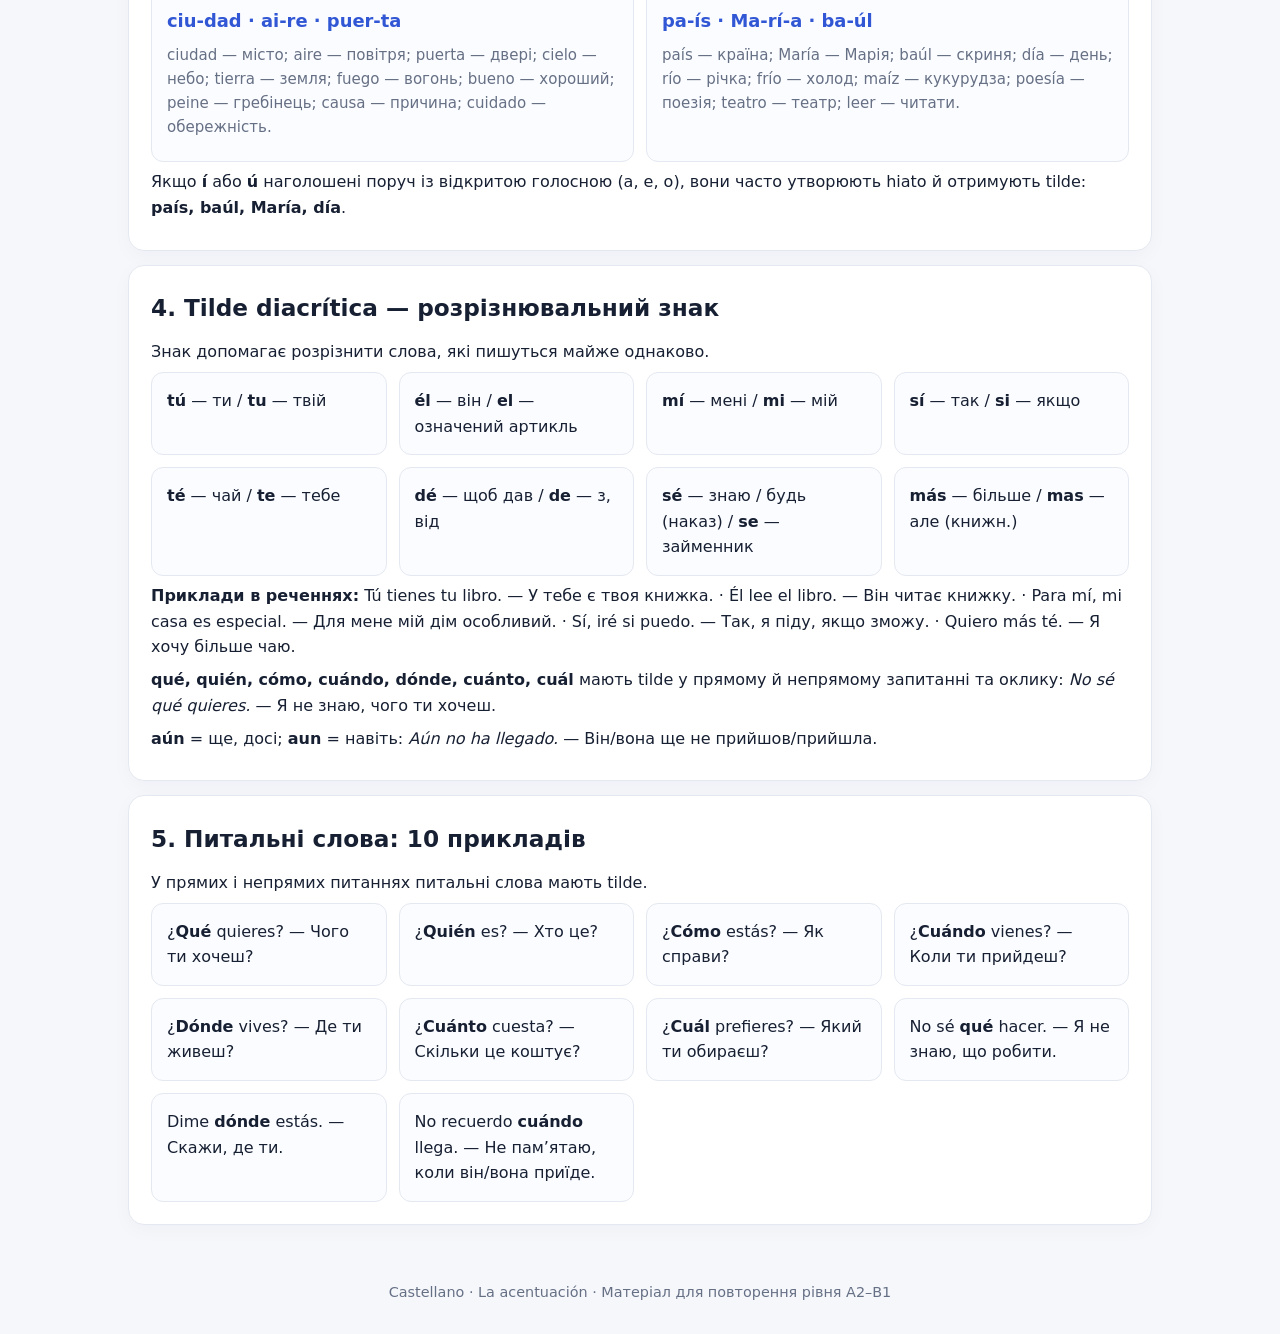
==== commit dc9b5063: "Link part three guide and add placeholders for book parts one and two" ====
--- a/index.html
+++ b/index.html
@@ -1,6 +1,7 @@
 <!doctype html>
 <html lang="uk">
 <head>
+<meta name="robots" content="noindex">
 <meta charset="utf-8"><meta name="viewport" content="width=device-width,initial-scale=1">
 <title>La acentuación — Castellano</title>
 <style>
@@ -29,6 +30,7 @@
 <body>
 <header><small>Castellano · Українська підтримка · A2–B1</small><h1>La acentuación</h1><p>Наголос і графічний знак наголосу в іспанській мові</p></header>
 <main class="wrap">
+<section class="card" aria-label="Підготовка за книжкою"><h2>Книжка · Підготовка до тесту</h2><p class="muted">Інтерактивні посібники за частинами. Іспанська A2 з українською підтримкою.</p><div class="grid"><article class="rule"><span class="pill">Частина 1</span><h3>Parte 1</h3><p>Вправи на знання першої частини.</p><p class="muted"><b>Готується</b></p></article><article class="rule"><span class="pill">Частина 2</span><h3>La feria</h3><p>Вправи на знання другої частини.</p><p class="muted"><b>Готується</b></p></article><article class="rule"><span class="pill">Частина 3 · Готово</span><h3>El tanque de las pirañas</h3><p>48 запитань, повторення, практика, порядок подій і пробний тест.</p><a href="parte-3.html" style="display:inline-block;padding:10px 16px;background:#0b6d70;color:white;border-radius:10px;text-decoration:none">Відкрити посібник →</a></article></div></section>
 <nav aria-label="Розділи">
 <button class="tab active" data-tab="theory">Теорія</button><button class="tab" data-tab="practice">Практика</button>
 </nav>
@@ -69,4 +71,4 @@
 document.querySelectorAll('[data-kind]').forEach(el=>el.addEventListener('change',()=>{updateKind(Number(el.dataset.kind));$('#classScore').textContent=''}));
 $('#checkClass').onclick=()=>{let n=0;kinds.forEach((x,i)=>{updateKind(i);if(document.querySelector(`[data-kind="${i}"]`).value===x[1])n++});$('#classScore').textContent=`${n}/${kinds.length} правильних`};
 $('#resetClass').onclick=()=>{document.querySelectorAll('[data-kind]').forEach(el=>el.value='');document.querySelectorAll('.classify-answer').forEach(el=>{el.textContent='';el.className='classify-answer'});$('#classScore').textContent=''};
-</script></body></html>+</script></body></html>
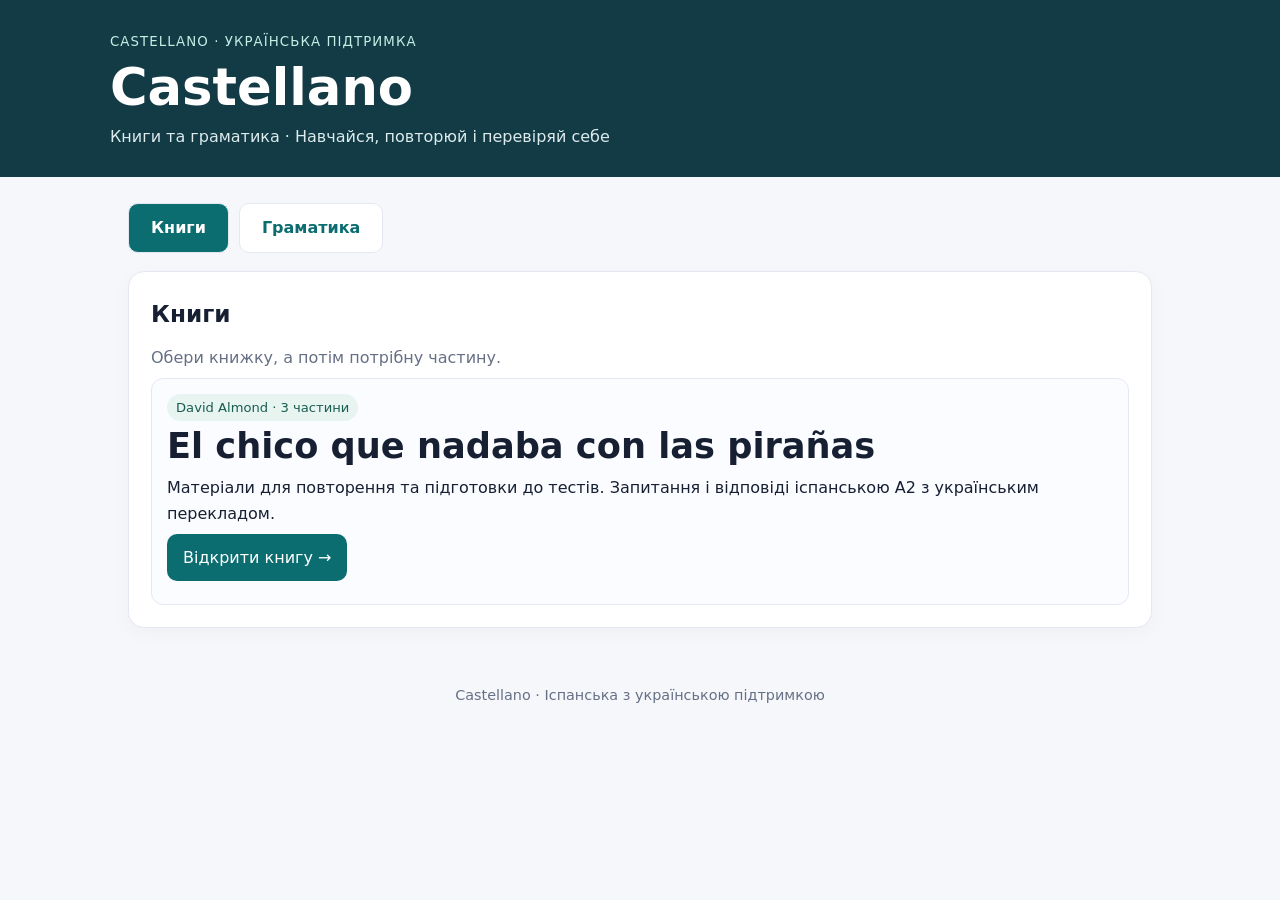
==== commit d20cad96: "Organize Castellano into books, book parts, and grammar" ====
--- a/index.html
+++ b/index.html
@@ -1,10 +1,5 @@
 <!doctype html>
-<html lang="uk">
-<head>
-<meta name="robots" content="noindex">
-<meta charset="utf-8"><meta name="viewport" content="width=device-width,initial-scale=1">
-<title>La acentuación — Castellano</title>
-<style>
+<html lang="uk"><head><meta charset="utf-8"><meta name="viewport" content="width=device-width,initial-scale=1"><meta name="robots" content="noindex"><title>Castellano · Книги та граматика</title><style>
 :root{--bg:#f5f7fb;--ink:#172033;--muted:#667085;--blue:#3157d5;--line:#e4e8f0;--green:#16845b;--red:#c43d4d}
 *{box-sizing:border-box}body{margin:0;background:var(--bg);color:var(--ink);font:16px/1.6 system-ui,-apple-system,Segoe UI,sans-serif}
 header{background:#111827;color:white;padding:28px max(22px,calc((100% - 1060px)/2))}
@@ -25,50 +20,8 @@
 .progress{height:8px;background:#e8ecf4;border-radius:9px;overflow:hidden}.progress span{display:block;height:100%;width:0;background:var(--blue);transition:width .2s}
 footer{text-align:center;color:var(--muted);padding:30px 15px;font-size:.9rem}
 [hidden]{display:none!important}
-</style>
-</head>
-<body>
-<header><small>Castellano · Українська підтримка · A2–B1</small><h1>La acentuación</h1><p>Наголос і графічний знак наголосу в іспанській мові</p></header>
-<main class="wrap">
-<section class="card" aria-label="Підготовка за книжкою"><h2>Книжка · Підготовка до тесту</h2><p class="muted">Інтерактивні посібники за частинами. Іспанська A2 з українською підтримкою.</p><div class="grid"><article class="rule"><span class="pill">Частина 1</span><h3>Parte 1</h3><p>Вправи на знання першої частини.</p><p class="muted"><b>Готується</b></p></article><article class="rule"><span class="pill">Частина 2</span><h3>La feria</h3><p>Вправи на знання другої частини.</p><p class="muted"><b>Готується</b></p></article><article class="rule"><span class="pill">Частина 3 · Готово</span><h3>El tanque de las pirañas</h3><p>48 запитань, повторення, практика, порядок подій і пробний тест.</p><a href="parte-3.html" style="display:inline-block;padding:10px 16px;background:#0b6d70;color:white;border-radius:10px;text-decoration:none">Відкрити посібник →</a></article></div></section>
-<nav aria-label="Розділи">
-<button class="tab active" data-tab="theory">Теорія</button><button class="tab" data-tab="practice">Практика</button>
-</nav>
-<section id="theory" class="panel">
-<div class="card"><h2>1. Склад і наголос</h2><p><b>La sílaba tónica</b> — склад, який вимовляється сильніше. <span class="translation">Наголошений склад.</span></p><p><b>La tilde</b> — графічний знак ´ над голосною. <span class="translation">Письмовий знак наголосу.</span></p><p>Не кожне наголошене слово має tilde: її ставимо за правилами.</p></div>
-<div class="card"><h2>2. Типи слів за наголосом</h2><div class="grid">
-<div class="rule"><span class="pill">Agudas</span><h3>Останній склад</h3><p class="example">ca-FÉ · can-CIÓN</p><p>Мають tilde, якщо закінчуються на голосну, <b>-n</b> або <b>-s</b>.</p><p class="translation"><b>З tilde:</b> café — кава; canción — пісня; sofá — диван; limón — лимон; compás — циркуль.</p><p class="translation"><b>Без tilde:</b> reloj — годинник; papel — папір; ciudad — місто; animal — тварина; doctor — лікар.</p></div>
-<div class="rule"><span class="pill">Llanas / graves</span><h3>Передостанній склад</h3><p class="example">ÁR-bol · LÁ-piz</p><p>Мають tilde, якщо НЕ закінчуються на голосну, <b>-n</b> або <b>-s</b>.</p><p class="translation"><b>З tilde:</b> árbol — дерево; lápiz — олівець; fácil — легкий; azúcar — цукор; césped — газон.</p><p class="translation"><b>Без tilde:</b> casa — будинок; examen — іспит; mesa — стіл; joven — молодий; lunes — понеділок.</p></div>
-<div class="rule"><span class="pill">Esdrújulas</span><h3>Третій склад від кінця</h3><p class="example">MÚ-si-ca · te-LÉ-fo-no</p><p>Завжди мають tilde.</p><p class="translation">música — музика; teléfono — телефон; pájaro — птах; médico — лікар; sábado — субота; rápido — швидкий; número — число; película — фільм; brújula — компас; plátano — банан.</p></div>
-<div class="rule"><span class="pill">Sobresdrújulas</span><h3>Ще раніше</h3><p class="example">DÍ-ga-me-lo</p><p>Зазвичай мають tilde.</p><p class="translation">dígamelo — скажіть мені це; cuéntamelo — розкажи мені це; explícaselo — поясни йому/їй це; repítemelo — повтори мені це; cómpraselo — купи йому/їй це.</p></div>
-</div></div>
-<div class="card"><h2>3. Diptongo та hiato</h2><div class="grid">
-<div class="rule"><h3>Diptongo — дифтонг</h3><p>Дві голосні в одному складі.</p><p class="example">ciu-dad · ai-re · puer-ta</p><p class="translation">ciudad — місто; aire — повітря; puerta — двері; cielo — небо; tierra — земля; fuego — вогонь; bueno — хороший; peine — гребінець; causa — причина; cuidado — обережність.</p></div>
-<div class="rule"><h3>Hiato — зяяння</h3><p>Дві голосні в окремих складах.</p><p class="example">pa-ís · Ma-rí-a · ba-úl</p><p class="translation">país — країна; María — Марія; baúl — скриня; día — день; río — річка; frío — холод; maíz — кукурудза; poesía — поезія; teatro — театр; leer — читати.</p></div>
-</div><p>Якщо <b>í</b> або <b>ú</b> наголошені поруч із відкритою голосною (a, e, o), вони часто утворюють hiato й отримують tilde: <b>país, baúl, María, día</b>.</p></div>
-<div class="card"><h2>4. Tilde diacrítica — розрізнювальний знак</h2><p>Знак допомагає розрізнити слова, які пишуться майже однаково.</p><div class="grid">
-<div class="rule"><b>tú</b> — ти / <b>tu</b> — твій</div><div class="rule"><b>él</b> — він / <b>el</b> — означений артикль</div>
-<div class="rule"><b>mí</b> — мені / <b>mi</b> — мій</div><div class="rule"><b>sí</b> — так / <b>si</b> — якщо</div>
-<div class="rule"><b>té</b> — чай / <b>te</b> — тебе</div><div class="rule"><b>dé</b> — щоб дав / <b>de</b> — з, від</div>
-<div class="rule"><b>sé</b> — знаю / будь (наказ) / <b>se</b> — займенник</div><div class="rule"><b>más</b> — більше / <b>mas</b> — але (книжн.)</div>
-</div><p><b>Приклади в реченнях:</b> Tú tienes tu libro. — У тебе є твоя книжка. · Él lee el libro. — Він читає книжку. · Para mí, mi casa es especial. — Для мене мій дім особливий. · Sí, iré si puedo. — Так, я піду, якщо зможу. · Quiero más té. — Я хочу більше чаю.</p><p><b>qué, quién, cómo, cuándo, dónde, cuánto, cuál</b> мають tilde у прямому й непрямому запитанні та оклику: <i>No sé qué quieres.</i> — Я не знаю, чого ти хочеш.</p><p><b>aún</b> = ще, досі; <b>aun</b> = навіть: <i>Aún no ha llegado.</i> — Він/вона ще не прийшов/прийшла.</p></div>
-<div class="card"><h2>5. Питальні слова: 10 прикладів</h2><p>У прямих і непрямих питаннях питальні слова мають tilde.</p><div class="grid"><div class="rule">¿<b>Qué</b> quieres? — Чого ти хочеш?</div><div class="rule">¿<b>Quién</b> es? — Хто це?</div><div class="rule">¿<b>Cómo</b> estás? — Як справи?</div><div class="rule">¿<b>Cuándo</b> vienes? — Коли ти прийдеш?</div><div class="rule">¿<b>Dónde</b> vives? — Де ти живеш?</div><div class="rule">¿<b>Cuánto</b> cuesta? — Скільки це коштує?</div><div class="rule">¿<b>Cuál</b> prefieres? — Який ти обираєш?</div><div class="rule">No sé <b>qué</b> hacer. — Я не знаю, що робити.</div><div class="rule">Dime <b>dónde</b> estás. — Скажи, де ти.</div><div class="rule">No recuerdo <b>cuándo</b> llega. — Не пам’ятаю, коли він/вона приїде.</div></div></div>
-</section>
-<section id="practice" class="panel" hidden>
-<div class="card"><h2>Практика: визнач тип слова</h2><p class="muted">50 слів без графічного знака наголосу. Визначте категорію за вимовою. Після вибору справа з’явиться правильне написання: зеленим — правильна категорія, червоним — помилка.</p><div id="classify"></div><div class="actions"><button class="primary" id="checkClass">Підрахувати результат</button><button id="resetClass">Почати заново</button><span id="classScore" aria-live="polite"></span></div></div>
-</section>
-</main><footer>Castellano · La acentuación · Матеріал для повторення рівня A2–B1</footer>
-<script>
-const $=s=>document.querySelector(s);
-document.querySelectorAll('.tab').forEach(b=>b.addEventListener('click',()=>{document.querySelectorAll('.tab').forEach(x=>x.classList.toggle('active',x===b));document.querySelectorAll('.panel').forEach(x=>x.hidden=x.id!==b.dataset.tab)}));
-// The source word is shown without written accent. The correct form is revealed only after a choice.
-const removeTilde=s=>s.normalize('NFD').replace(/[\u0300-\u036f]/g,'').normalize('NFC');
-const kinds=[["café", "aguda"], ["árbol", "llana"], ["música", "esdrújula"], ["reloj", "aguda"], ["lápiz", "llana"], ["teléfono", "esdrújula"], ["sofá", "aguda"], ["papel", "aguda"], ["fácil", "llana"], ["casa", "llana"], ["pájaro", "esdrújula"], ["sábado", "esdrújula"], ["limón", "aguda"], ["examen", "llana"], ["número", "esdrújula"], ["canción", "aguda"], ["ciudad", "aguda"], ["animal", "aguda"], ["compás", "aguda"], ["doctor", "aguda"], ["azúcar", "llana"], ["césped", "llana"], ["mesa", "llana"], ["joven", "llana"], ["lunes", "llana"], ["rápido", "esdrújula"], ["médico", "esdrújula"], ["película", "esdrújula"], ["brújula", "esdrújula"], ["plátano", "esdrújula"], ["corazón", "aguda"], ["inglés", "aguda"], ["hotel", "aguda"], ["verdad", "aguda"], ["mamá", "aguda"], ["difícil", "llana"], ["útil", "llana"], ["viernes", "llana"], ["zapato", "llana"], ["libro", "llana"], ["público", "esdrújula"], ["práctico", "esdrújula"], ["matemáticas", "esdrújula"], ["último", "esdrújula"], ["página", "esdrújula"], ["dígamelo", "sobresdrújula"], ["cuéntamelo", "sobresdrújula"], ["explícaselo", "sobresdrújula"], ["repítemelo", "sobresdrújula"], ["cómpraselo", "sobresdrújula"]];
-const kindLabel={aguda:'Aguda',llana:'Llana',esdrújula:'Esdrújula',sobresdrújula:'Sobresdrújula'};
-const kindOptions='<option value="">Оберіть…</option><option value="aguda">Aguda — останній</option><option value="llana">Llana — передостанній</option><option value="esdrújula">Esdrújula — третій від кінця</option><option value="sobresdrújula">Sobresdrújula — четвертий або раніше</option>';
-$('#classify').innerHTML=kinds.map((x,i)=>`<div class="task classify-row"><b>${i+1}. ${removeTilde(x[0])}</b><select aria-label="Тип наголосу для ${removeTilde(x[0])}" data-kind="${i}">${kindOptions}</select><div class="classify-answer" id="kf${i}" aria-live="polite"></div></div>`).join('');
-function updateKind(i){const x=kinds[i],value=document.querySelector(`[data-kind="${i}"]`).value,out=$('#kf'+i);if(!value){out.textContent='';out.className='classify-answer';return}const ok=value===x[1];out.textContent=(ok?'✓ ':'✗ ')+x[0]+(ok?'':' · '+kindLabel[x[1]]);out.className='classify-answer '+(ok?'good':'bad')}
-document.querySelectorAll('[data-kind]').forEach(el=>el.addEventListener('change',()=>{updateKind(Number(el.dataset.kind));$('#classScore').textContent=''}));
-$('#checkClass').onclick=()=>{let n=0;kinds.forEach((x,i)=>{updateKind(i);if(document.querySelector(`[data-kind="${i}"]`).value===x[1])n++});$('#classScore').textContent=`${n}/${kinds.length} правильних`};
-$('#resetClass').onclick=()=>{document.querySelectorAll('[data-kind]').forEach(el=>el.value='');document.querySelectorAll('.classify-answer').forEach(el=>{el.textContent='';el.className='classify-answer'});$('#classScore').textContent=''};
-</script></body></html>
+
+a{color:#0b6d70}a.action{display:inline-block;padding:11px 16px;background:#0b6d70;color:white;text-decoration:none;border-radius:10px}a.action:hover{background:#095459}a:focus-visible,button:focus-visible{outline:3px solid #d58b00;outline-offset:4px}.crumbs{display:flex;gap:9px;flex-wrap:wrap;padding:12px 0;color:var(--muted)}.crumbs a{font-weight:600}header{background:#133b46}header small{color:#c5eee5}header p{color:#dcebec}.pill{background:#e7f4f0;color:#185c4e}.section-nav{display:flex;gap:10px;flex-wrap:wrap}.section-nav a{padding:11px 22px;border:1px solid var(--line);background:white;border-radius:10px;text-decoration:none;font-weight:650}.section-nav a[aria-current=page]{background:#0b6d70;color:white}.booktitle{font-size:clamp(1.5rem,4vw,2.2rem);line-height:1.25}.parts{margin-top:20px}.status{color:#596b77;font-weight:650}footer{max-width:1060px;margin:auto}.lesson-link{color:inherit;text-decoration:none}.lesson-link:hover h3{text-decoration:underline}
+</style></head><body><header><small>CASTELLANO · УКРАЇНСЬКА ПІДТРИМКА</small><h1>Castellano</h1><p>Книги та граматика · Навчайся, повторюй і перевіряй себе</p></header><main class="wrap"><nav class="section-nav" aria-label="Основні розділи"><a href="#books" id="books-tab">Книги</a><a href="#grammar" id="grammar-tab">Граматика</a></nav>
+<section id="books"><div class="card"><h2>Книги</h2><p class="muted">Обери книжку, а потім потрібну частину.</p><article class="rule"><span class="pill">David Almond · 3 частини</span><h3 class="booktitle" lang="es">El chico que nadaba con las pirañas</h3><p>Матеріали для повторення та підготовки до тестів. Запитання і відповіді іспанською A2 з українським перекладом.</p><p><a class="action" href="libro-piranas.html">Відкрити книгу →</a></p></article></div></section>
+<section id="grammar" hidden><div class="card"><h2>Граматика</h2><p class="muted">Правила іспанської мови, приклади та інтерактивні вправи.</p><article class="rule"><span class="pill">Теорія + 50 слів для практики</span><h3 lang="es">La acentuación</h3><p>Наголос, tilde, типи слів, дифтонги та hiato.</p><p><a class="action" href="acentuacion.html">Відкрити урок →</a></p></article></div></section></main><footer>Castellano · Іспанська з українською підтримкою</footer><script>function route(){const section=location.hash==='#grammar'?'grammar':'books';for(const id of ['books','grammar']){document.getElementById(id).hidden=id!==section;const link=document.getElementById(id+'-tab');if(id===section)link.setAttribute('aria-current','page');else link.removeAttribute('aria-current')}}window.addEventListener('hashchange',route);route();</script></body></html>
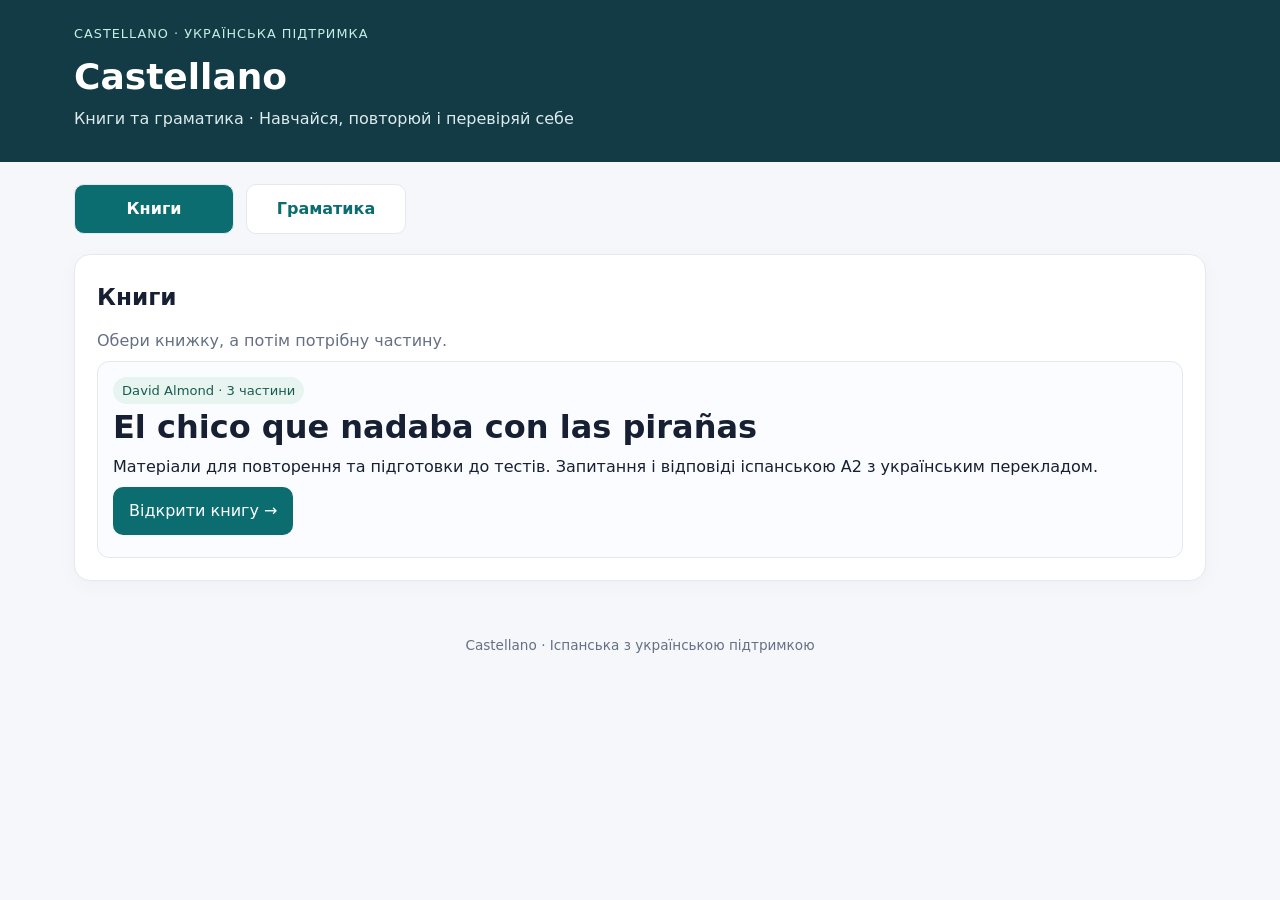
==== commit fc795915: "Optimize every page for landscape iPad and touch interaction" ====
--- a/index.html
+++ b/index.html
@@ -22,6 +22,6 @@
 [hidden]{display:none!important}
 
 a{color:#0b6d70}a.action{display:inline-block;padding:11px 16px;background:#0b6d70;color:white;text-decoration:none;border-radius:10px}a.action:hover{background:#095459}a:focus-visible,button:focus-visible{outline:3px solid #d58b00;outline-offset:4px}.crumbs{display:flex;gap:9px;flex-wrap:wrap;padding:12px 0;color:var(--muted)}.crumbs a{font-weight:600}header{background:#133b46}header small{color:#c5eee5}header p{color:#dcebec}.pill{background:#e7f4f0;color:#185c4e}.section-nav{display:flex;gap:10px;flex-wrap:wrap}.section-nav a{padding:11px 22px;border:1px solid var(--line);background:white;border-radius:10px;text-decoration:none;font-weight:650}.section-nav a[aria-current=page]{background:#0b6d70;color:white}.booktitle{font-size:clamp(1.5rem,4vw,2.2rem);line-height:1.25}.parts{margin-top:20px}.status{color:#596b77;font-weight:650}footer{max-width:1060px;margin:auto}.lesson-link{color:inherit;text-decoration:none}.lesson-link:hover h3{text-decoration:underline}
-</style></head><body><header><small>CASTELLANO · УКРАЇНСЬКА ПІДТРИМКА</small><h1>Castellano</h1><p>Книги та граматика · Навчайся, повторюй і перевіряй себе</p></header><main class="wrap"><nav class="section-nav" aria-label="Основні розділи"><a href="#books" id="books-tab">Книги</a><a href="#grammar" id="grammar-tab">Граматика</a></nav>
+</style><link rel="stylesheet" href="ipad-layout.css"></head><body><header><small>CASTELLANO · УКРАЇНСЬКА ПІДТРИМКА</small><h1>Castellano</h1><p>Книги та граматика · Навчайся, повторюй і перевіряй себе</p></header><main class="wrap"><nav class="section-nav" aria-label="Основні розділи"><a href="#books" id="books-tab">Книги</a><a href="#grammar" id="grammar-tab">Граматика</a></nav>
 <section id="books"><div class="card"><h2>Книги</h2><p class="muted">Обери книжку, а потім потрібну частину.</p><article class="rule"><span class="pill">David Almond · 3 частини</span><h3 class="booktitle" lang="es">El chico que nadaba con las pirañas</h3><p>Матеріали для повторення та підготовки до тестів. Запитання і відповіді іспанською A2 з українським перекладом.</p><p><a class="action" href="libro-piranas.html">Відкрити книгу →</a></p></article></div></section>
 <section id="grammar" hidden><div class="card"><h2>Граматика</h2><p class="muted">Правила іспанської мови, приклади та інтерактивні вправи.</p><article class="rule"><span class="pill">Теорія + 50 слів для практики</span><h3 lang="es">La acentuación</h3><p>Наголос, tilde, типи слів, дифтонги та hiato.</p><p><a class="action" href="acentuacion.html">Відкрити урок →</a></p></article></div></section></main><footer>Castellano · Іспанська з українською підтримкою</footer><script>function route(){const section=location.hash==='#grammar'?'grammar':'books';for(const id of ['books','grammar']){document.getElementById(id).hidden=id!==section;const link=document.getElementById(id+'-tab');if(id===section)link.setAttribute('aria-current','page');else link.removeAttribute('aria-current')}}window.addEventListener('hashchange',route);route();</script></body></html>
--- a/ipad-layout.css
+++ b/ipad-layout.css
@@ -0,0 +1,60 @@
+/* Touch controls and comfortable reading on iPad in landscape. */
+html{-webkit-text-size-adjust:100%;scroll-padding-top:16px}
+body{overflow-wrap:break-word}
+button,select,input,summary,a.action,.section-nav a{touch-action:manipulation}
+button,select,input[type=text],input[type=search],summary,.section-nav a,a.action{min-height:48px}
+button,select,input{font-size:16px}
+button{white-space:normal}
+a.action,.section-nav a{display:inline-flex;align-items:center;justify-content:center}
+button:focus-visible,select:focus-visible,input:focus-visible,summary:focus-visible,a:focus-visible{outline:3px solid #d58b00;outline-offset:3px}
+@media (min-width:960px) and (orientation:landscape){
+ header{padding:20px max(24px,calc((100% - 1132px)/2)) 24px}
+ header small{margin-top:12px;font-size:.8rem}
+ header h1{font-size:2.25rem;line-height:1.15;margin:10px 0}
+ header p{margin:8px 0;max-width:960px;font-size:1rem;line-height:1.45}
+ .wrap{max-width:1180px;padding:18px 24px;margin:0 auto}
+ .card{padding:22px;margin-top:14px;margin-bottom:16px}
+ .section-nav{gap:12px;margin-top:4px;margin-bottom:20px}
+ .section-nav a{min-width:160px}
+ .grid.parts{grid-template-columns:repeat(3,minmax(0,1fr));gap:16px}
+ .parts .rule{display:flex;flex-direction:column;align-items:flex-start;padding:20px}
+ .parts .rule>p:last-child{margin-top:auto;padding-top:12px}
+ .parts h3{font-size:1.25rem;line-height:1.35;margin-top:14px}
+ .booktitle{font-size:2rem}
+ nav[aria-label="Розділи посібника"]{display:grid;grid-template-columns:repeat(7,minmax(0,1fr));gap:8px;margin-bottom:16px}
+ nav[aria-label="Розділи посібника"] button{padding:10px 6px;font-size:15px;line-height:1.3;min-height:50px}
+ [aria-label="Частини книжки"]{margin-bottom:12px!important;gap:10px}
+ [aria-label="Частини книжки"] a{min-height:44px;display:inline-flex;align-items:center;padding:7px 14px}
+ .study-active header{padding-top:12px;padding-bottom:12px}
+ .study-active header small,.study-active header>p,.study-active header>.row{display:none}
+ .study-active header h1{font-size:1.65rem;margin:6px 0 0}
+ .study-active header>a{font-size:.9rem;min-height:28px;display:inline-flex;align-items:center}
+ .study-active .wrap{padding-top:12px}
+ .quiz-card{margin-top:0}
+ .quiz-layout{display:grid;grid-template-columns:minmax(0,.9fr) minmax(0,1.1fr);gap:24px;align-items:start}
+ .quiz-prompt .eyebrow{margin-top:0;font-size:.9rem}
+ .quiz-prompt h2{font-size:1.4rem;line-height:1.4}
+ .quiz-layout .options{margin:0;gap:10px}
+ .quiz-layout .option{padding:13px 15px;min-height:58px;font-size:16px;line-height:1.45}
+ .quiz-card .progress{margin:12px 0 18px}
+ .quiz-card .feedback{margin:14px 0;padding:12px 16px;font-size:16px}
+ .quiz-card .feedback p{margin:3px 0}
+ .quiz-card>.row:last-child{margin-top:14px}
+ .quiz-card #submit{min-width:235px}
+ .bilingual{grid-template-columns:minmax(0,1fr) minmax(0,1fr);gap:24px}
+ .bilingual>div{padding:6px 0}
+ #cardList article{padding:10px 0;border-bottom:1px solid var(--line)}
+ #cardList article>p{margin:4px 0 8px}
+ .vocab{padding:16px}
+ #theory .grid{grid-template-columns:repeat(2,minmax(0,1fr))}
+ .classify-row{min-height:72px}
+ .classify-row select{min-height:48px;max-width:100%}
+ footer{padding:20px 24px;font-size:.85rem}
+}
+@media (min-width:1100px) and (orientation:landscape){
+ #classify{display:grid;grid-template-columns:repeat(2,minmax(0,1fr));column-gap:26px}
+ #classify .classify-row{grid-template-columns:minmax(65px,.85fr) minmax(145px,1.6fr) minmax(95px,1fr);gap:8px}
+ #classify select{font-size:15px;padding:8px 4px}
+ #classify .classify-answer{font-size:1rem;overflow-wrap:anywhere}
+}
+@media(max-width:959px){.quiz-layout{display:block}}
